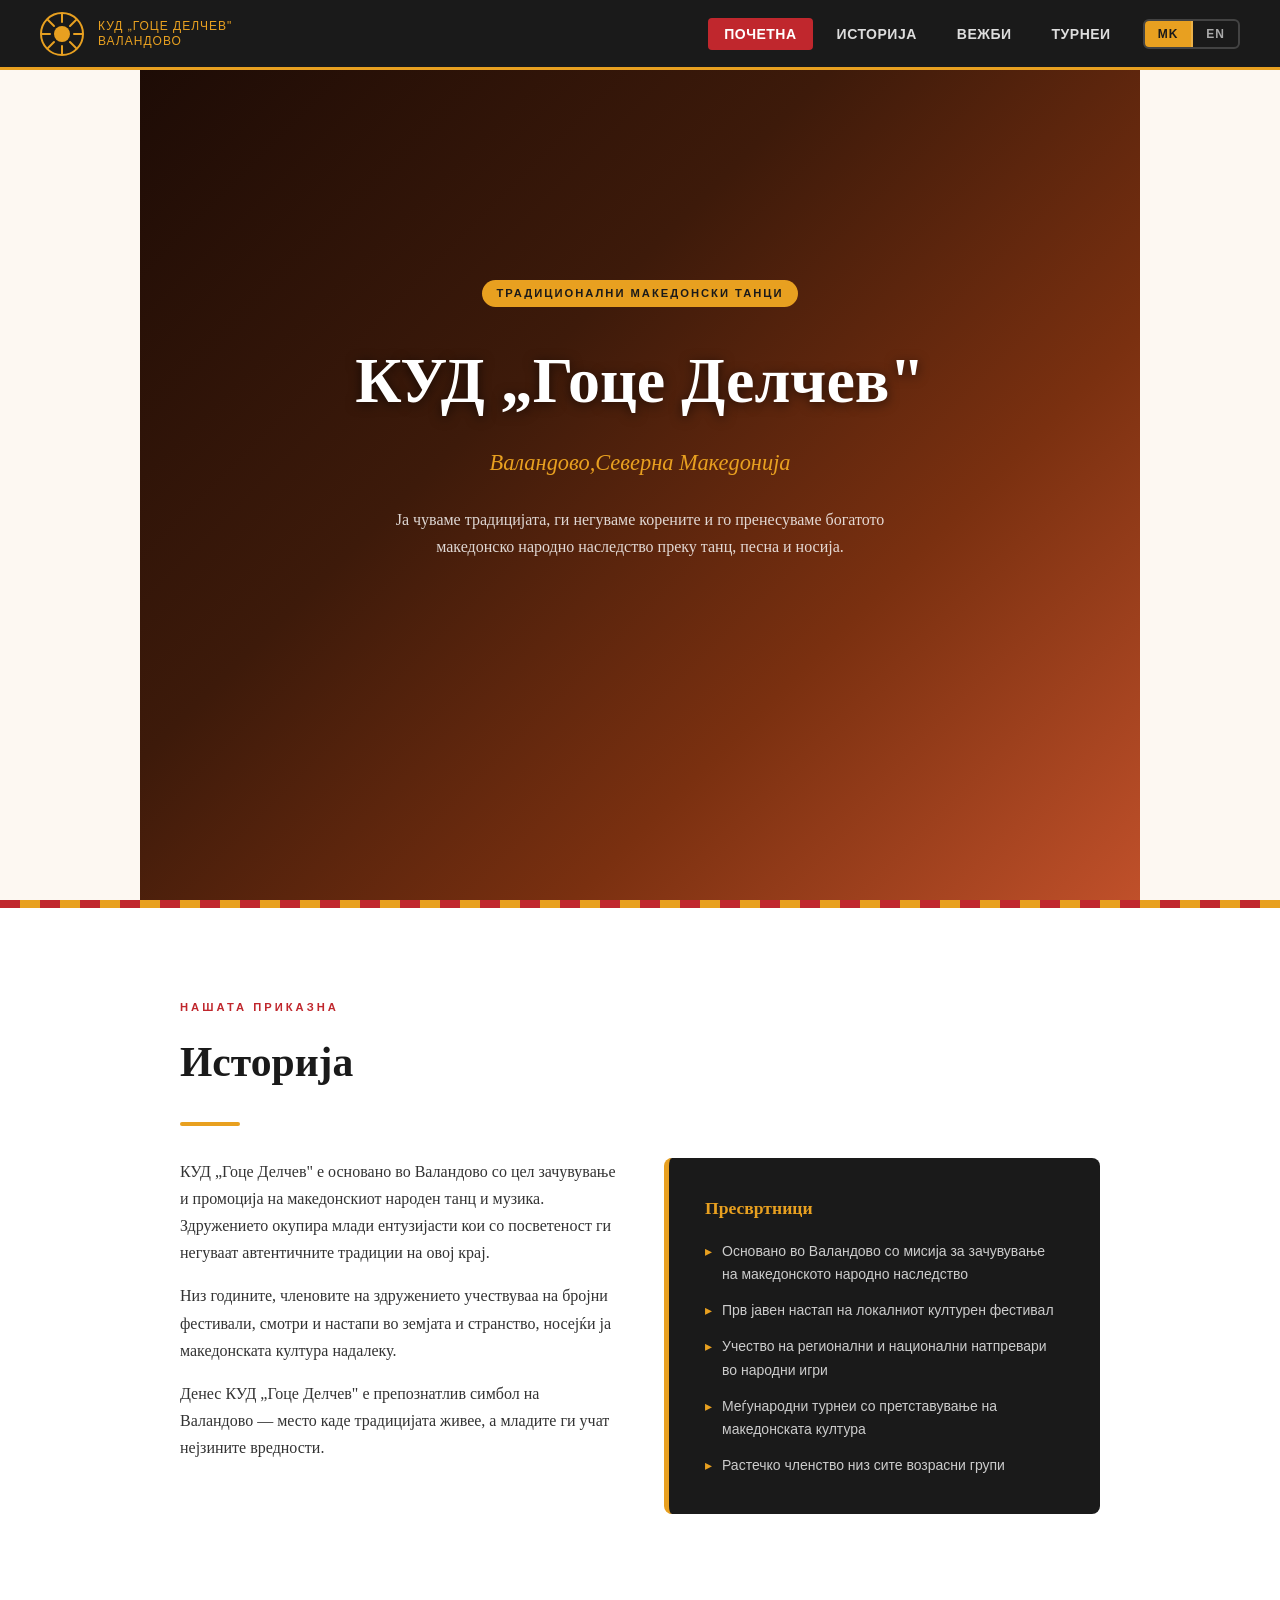
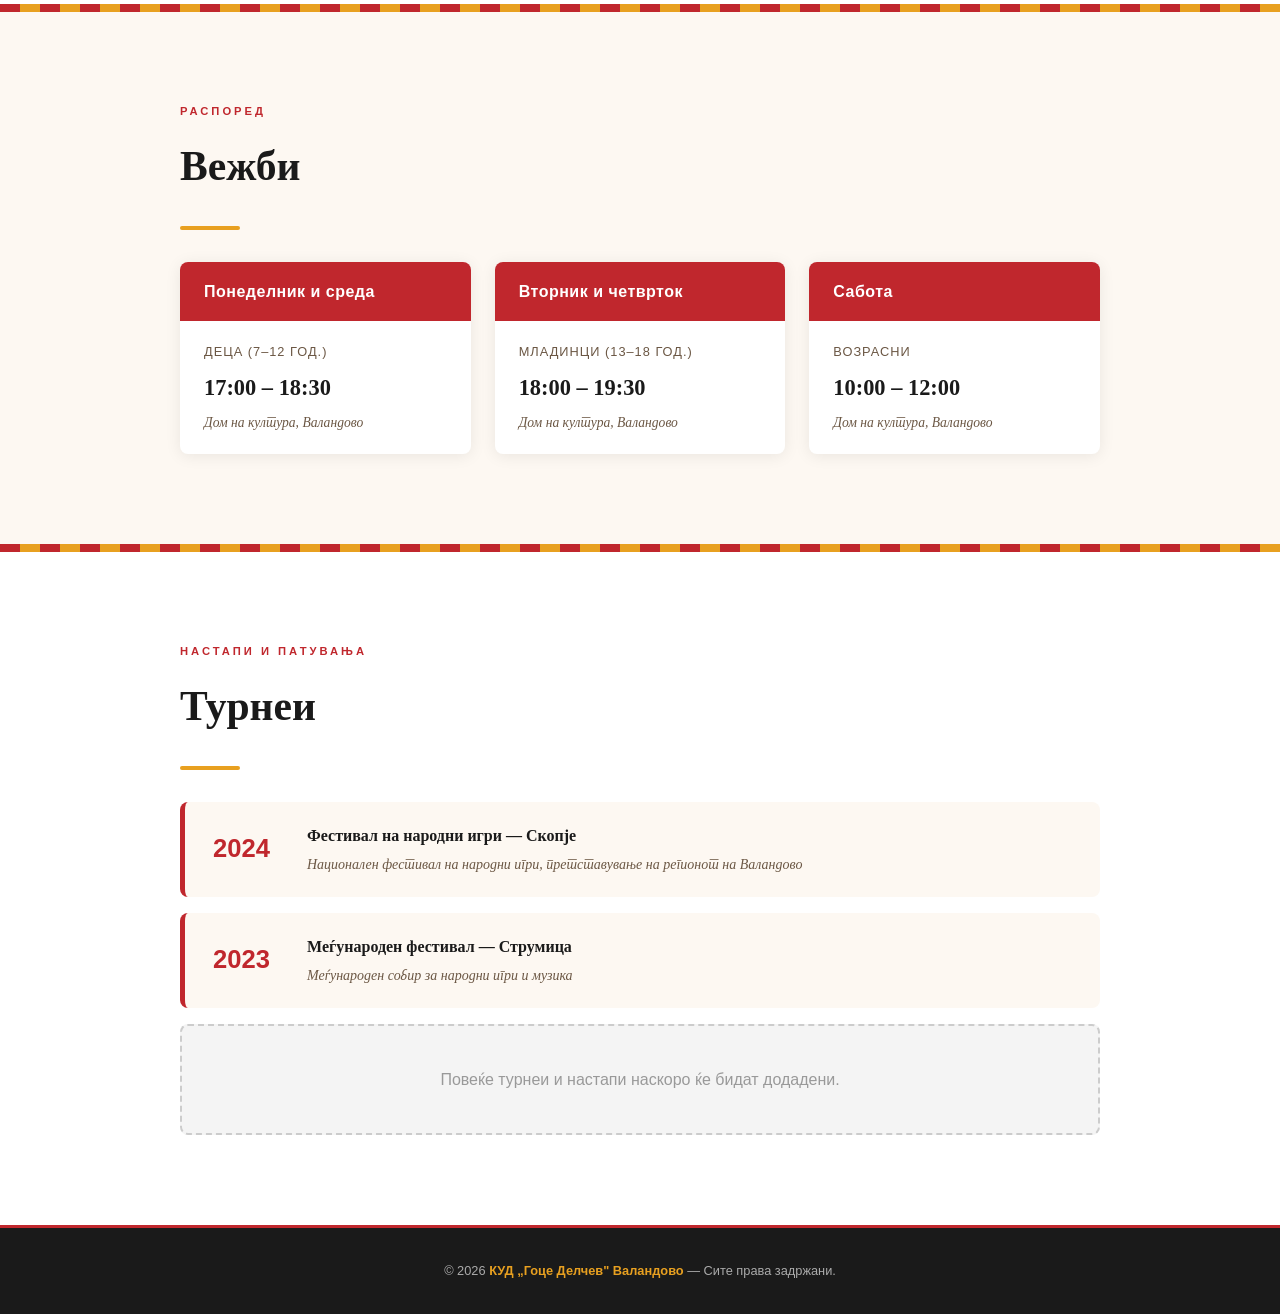
==== index.html @ 2413f388 "Remove hero button" ====
<!DOCTYPE html>
<html lang="mk">
<head>
  <meta charset="UTF-8" />
  <meta name="viewport" content="width=device-width, initial-scale=1.0" />
  <title>КУД „Гоце Делчев" Валандово</title>
  <link rel="stylesheet" href="style.css" />
</head>
<body>

  <!-- ══ NAVBAR ══ -->
  <nav>
    <a class="nav-brand" href="#home">
      <svg class="nav-emblem" viewBox="0 0 44 44" fill="none" xmlns="http://www.w3.org/2000/svg">
        <circle cx="22" cy="22" r="21" stroke="#e8a020" stroke-width="2"/>
        <circle cx="22" cy="22" r="8" fill="#e8a020"/>
        <line x1="22" y1="2"  x2="22" y2="10" stroke="#e8a020" stroke-width="2" stroke-linecap="round"/>
        <line x1="22" y1="34" x2="22" y2="42" stroke="#e8a020" stroke-width="2" stroke-linecap="round"/>
        <line x1="2"  y1="22" x2="10" y2="22" stroke="#e8a020" stroke-width="2" stroke-linecap="round"/>
        <line x1="34" y1="22" x2="42" y2="22" stroke="#e8a020" stroke-width="2" stroke-linecap="round"/>
        <line x1="8"  y1="8"  x2="14" y2="14" stroke="#e8a020" stroke-width="2" stroke-linecap="round"/>
        <line x1="30" y1="30" x2="36" y2="36" stroke="#e8a020" stroke-width="2" stroke-linecap="round"/>
        <line x1="36" y1="8"  x2="30" y2="14" stroke="#e8a020" stroke-width="2" stroke-linecap="round"/>
        <line x1="8"  y1="36" x2="14" y2="30" stroke="#e8a020" stroke-width="2" stroke-linecap="round"/>
      </svg>
      <div class="nav-title">
        <span class="nav-name" data-mk="КУД „Гоце Делчев"" data-en="KUD &quot;Goce Delchev&quot;">КУД „Гоце Делчев"</span>
        <span class="Valandovo" data-mk="Валандово" data-en="Valandovo">Валандово</span>
      </div>
    </a>

    <div class="nav-right">
      <ul class="nav-links">
        <li><a href="#home"      class="active" data-mk="Почетна"  data-en="Home">Почетна</a></li>
        <li><a href="#history"                  data-mk="Историја" data-en="History">Историја</a></li>
        <li><a href="#exercises"                data-mk="Вежби"    data-en="Exercises">Вежби</a></li>
        <li><a href="#tours"                    data-mk="Турнеи"   data-en="Tours">Турнеи</a></li>
      </ul>

      <div class="lang-switcher">
        <button id="btn-mk" class="lang-active" onclick="setLang('mk')">MK</button>
        <button id="btn-en"                     onclick="setLang('en')">EN</button>
      </div>
    </div>
  </nav>


  <!-- ══ HERO ══ -->
  <section id="home">
    <div class="hero-badge"
         data-mk="Традиционални македонски танци"
         data-en="Traditional Macedonian Folk Dances">
      Традиционални македонски танци
    </div>
    <h1 class="hero-title" data-mk="КУД „Гоце Делчев"" data-en='KUD "Goce Delchev"'>КУД „Гоце Делчев"</h1>
    <p class="hero-subtitle" data-mk="Валандово,Северна Македонија" data-en="Valandovo, North Macedonia">
      Валандово,Северна Македонија
    </p>
    <p class="hero-desc"
       data-mk="Ја чуваме традицијата, ги негуваме корените и го пренесуваме богатото македонско народно наследство преку танц, песна и носија."
       data-en="We preserve tradition, nurture our roots, and pass on the rich Macedonian folk heritage through dance, song, and traditional costume.">
      Ја чуваме традицијата, ги негуваме корените и го пренесуваме богатото македонско народно наследство преку танц, песна и носија.
    </p>
  </section>

  <div class="ornament"></div>


  <!-- ══ HISTORY ══ -->
  <div id="history">
    <div class="inner">
      <p class="section-label" data-mk="Нашата приказна" data-en="Our Story">Нашата приказна</p>
      <h2 class="section-title" data-mk="Историја" data-en="History">Историја</h2>
      <div class="divider"></div>

      <div class="history-grid">
        <div class="history-text">
          <p data-mk="КУД „Гоце Делчев" е основано во Валандово со цел зачувување и промоција на македонскиот народен танц и музика. Здружението окупира млади ентузијасти кои со посветеност ги негуваат автентичните традиции на овој крај."
             data-en="KUD "Goce Delchev" was founded in Valandovo with the goal of preserving and promoting Macedonian folk dance and music. The association brings together young enthusiasts who dedicate themselves to nurturing the authentic traditions of this region.">
            КУД „Гоце Делчев" е основано во Валандово со цел зачувување и промоција на македонскиот народен танц и музика. Здружението окупира млади ентузијасти кои со посветеност ги негуваат автентичните традиции на овој крај.
          </p>
          <p data-mk="Низ годините, членовите на здружението учествуваа на бројни фестивали, смотри и настапи во земјата и странство, носејќи ја македонската култура надалеку."
             data-en="Over the years, members of the association have taken part in numerous festivals, reviews, and performances both at home and abroad, carrying Macedonian culture far and wide.">
            Низ годините, членовите на здружението учествуваа на бројни фестивали, смотри и настапи во земјата и странство, носејќи ја македонската култура надалеку.
          </p>
          <p data-mk="Денес КУД „Гоце Делчев" е препознатлив симбол на Валандово — место каде традицијата живее, а младите ги учат нејзините вредности."
             data-en="Today, KUD "Goce Delchev" is a recognisable symbol of Valandovo — a place where tradition lives on and the young learn its values.">
            Денес КУД „Гоце Делчев" е препознатлив симбол на Валандово — место каде традицијата живее, а младите ги учат нејзините вредности.
          </p>
        </div>

        <div class="history-card">
          <h3 data-mk="Пресвртници" data-en="Milestones">Пресвртници</h3>
          <ul>
            <li data-mk="Основано во Валандово со мисија за зачувување на македонското народно наследство"
                data-en="Founded in Valandovo with a mission to preserve Macedonian folk heritage">
              Основано во Валандово со мисија за зачувување на македонското народно наследство
            </li>
            <li data-mk="Прв јавен настап на локалниот културен фестивал"
                data-en="First public performance at the local cultural festival">
              Прв јавен настап на локалниот културен фестивал
            </li>
            <li data-mk="Учество на регионални и национални натпревари во народни игри"
                data-en="Participation in regional and national folk dance competitions">
              Учество на регионални и национални натпревари во народни игри
            </li>
            <li data-mk="Меѓународни турнеи со претставување на македонската култура"
                data-en="International tours representing Macedonian culture abroad">
              Меѓународни турнеи со претставување на македонската култура
            </li>
            <li data-mk="Растечко членство низ сите возрасни групи"
                data-en="Growing membership across all age groups">
              Растечко членство низ сите возрасни групи
            </li>
          </ul>
        </div>
      </div>
    </div>
  </div>

  <div class="ornament"></div>


  <!-- ══ EXERCISES ══ -->
  <section id="exercises">
    <p class="section-label" data-mk="Распоред" data-en="Schedule">Распоред</p>
    <h2 class="section-title" data-mk="Вежби" data-en="Exercises">Вежби</h2>
    <div class="divider"></div>

    <div class="schedule-grid">

      <div class="schedule-card">
        <div class="schedule-card-head" data-mk="Понеделник и среда" data-en="Monday &amp; Wednesday">
          Понеделник и среда
        </div>
        <div class="schedule-card-body">
          <div class="schedule-group" data-mk="Деца (7–12 год.)" data-en="Children (7–12)">
            Деца (7–12 год.)
          </div>
          <div class="schedule-time">17:00 – 18:30</div>
          <div class="schedule-note" data-mk="Дом на култура, Валандово" data-en="Dom na Kultura, Valandovo">
            Дом на култура, Валандово
          </div>
        </div>
      </div>

      <div class="schedule-card">
        <div class="schedule-card-head" data-mk="Вторник и четврток" data-en="Tuesday &amp; Thursday">
          Вторник и четврток
        </div>
        <div class="schedule-card-body">
          <div class="schedule-group" data-mk="Младинци (13–18 год.)" data-en="Youth (13–18)">
            Младинци (13–18 год.)
          </div>
          <div class="schedule-time">18:00 – 19:30</div>
          <div class="schedule-note" data-mk="Дом на култура, Валандово" data-en="Dom na Kultura, Valandovo">
            Дом на култура, Валандово
          </div>
        </div>
      </div>

      <div class="schedule-card">
        <div class="schedule-card-head" data-mk="Сабота" data-en="Saturday">
          Сабота
        </div>
        <div class="schedule-card-body">
          <div class="schedule-group" data-mk="Возрасни" data-en="Adults">
            Возрасни
          </div>
          <div class="schedule-time">10:00 – 12:00</div>
          <div class="schedule-note" data-mk="Дом на култура, Валандово" data-en="Dom na Kultura, Valandovo">
            Дом на култура, Валандово
          </div>
        </div>
      </div>

    </div>
  </section>

  <div class="ornament"></div>


  <!-- ══ TOURS ══ -->
  <div id="tours">
    <div class="inner">
      <p class="section-label" data-mk="Настапи и патувања" data-en="Performances &amp; Travel">
        Настапи и патувања
      </p>
      <h2 class="section-title" data-mk="Турнеи" data-en="Tours">Турнеи</h2>
      <div class="divider"></div>

      <div class="tours-list">

        <div class="tour-item">
          <div class="tour-year">2024</div>
          <div class="tour-info">
            <h4 data-mk="Фестивал на народни игри — Скопје" data-en="Festival of Folk Dances — Skopje">
              Фестивал на народни игри — Скопје
            </h4>
            <p data-mk="Национален фестивал на народни игри, претставување на регионот на Валандово"
               data-en="National folk dance festival, representing the Valandovo region">
              Национален фестивал на народни игри, претставување на регионот на Валандово
            </p>
          </div>
        </div>

        <div class="tour-item">
          <div class="tour-year">2023</div>
          <div class="tour-info">
            <h4 data-mk="Меѓународен фестивал — Струмица" data-en="International Festival — Strumica">
              Меѓународен фестивал — Струмица
            </h4>
            <p data-mk="Меѓународен собир за народни игри и музика"
               data-en="International folk dance and music gathering">
              Меѓународен собир за народни игри и музика
            </p>
          </div>
        </div>

        <div class="tours-placeholder"
             data-mk="Повеќе турнеи и настапи наскоро ќе бидат додадени."
             data-en="More tours and performances will be listed here soon.">
          Повеќе турнеи и настапи наскоро ќе бидат додадени.
        </div>

      </div>
    </div>
  </div>


  <!-- ══ FOOTER ══ -->
  <footer>
    <p>
      © 2026 <strong data-mk="КУД „Гоце Делчев" Валандово" data-en='KUD "Goce Delchev" Valandovo'>КУД „Гоце Делчев" Валандово</strong> —
      <span data-mk="Сите права задржани." data-en="All rights reserved.">Сите права задржани.</span>
    </p>
  </footer>

  <script src="script.js"></script>

</body>
</html>
---- style.css ----
/* ══════════════════════════════════════════
   KUD "Goce Delchev" Valandovo — Styles
   ══════════════════════════════════════════ */

/* ── Reset & base ─────────────────────────────── */
*, *::before, *::after {
  box-sizing: border-box;
  margin: 0;
  padding: 0;
}

:root {
  --red:   #c0272d;
  --gold:  #e8a020;
  --dark:  #1a1a1a;
  --light: #fdf8f2;
  --muted: #6b5744;
  --nav-h: 70px;
}

html {
  scroll-behavior: smooth;
}

body {
  font-family: 'Georgia', serif;
  background: var(--light);
  color: var(--dark);
  line-height: 1.7;
}


/* ── Navbar ───────────────────────────────────── */
nav {
  position: fixed;
  top: 0; left: 0; right: 0;
  height: var(--nav-h);
  background: var(--dark);
  display: flex;
  align-items: center;
  justify-content: space-between;
  padding: 0 40px;
  gap: 16px;
  z-index: 999;
  border-bottom: 3px solid var(--gold);
}

.nav-brand {
  display: flex;
  align-items: center;
  gap: 14px;
  text-decoration: none;
  flex-shrink: 0;
}

.nav-emblem {
  width: 44px;
  height: 44px;
}

.nav-title {
  color: #fff;
  font-size: 1rem;
  line-height: 1.2;
}

.nav-title span {
  display: block;
  color: var(--gold);
  font-size: 0.75rem;
  font-family: 'Arial', sans-serif;
  letter-spacing: 1px;
  text-transform: uppercase;
}

.nav-right {
  display: flex;
  align-items: center;
  gap: 16px;
}

.nav-links {
  list-style: none;
  display: flex;
  gap: 8px;
}

.nav-links a {
  color: #ddd;
  text-decoration: none;
  font-family: 'Arial', sans-serif;
  font-size: 0.875rem;
  font-weight: 600;
  letter-spacing: 0.5px;
  text-transform: uppercase;
  padding: 8px 16px;
  border-radius: 4px;
  transition: background 0.2s, color 0.2s;
}

.nav-links a:hover,
.nav-links a.active {
  background: var(--red);
  color: #fff;
}


/* ── Language switcher ────────────────────────── */
.lang-switcher {
  display: flex;
  align-items: center;
  border: 2px solid rgba(255, 255, 255, 0.18);
  border-radius: 6px;
  overflow: hidden;
  flex-shrink: 0;
}

.lang-switcher button {
  background: transparent;
  border: none;
  color: #aaa;
  font-family: 'Arial', sans-serif;
  font-size: 0.75rem;
  font-weight: 700;
  letter-spacing: 1px;
  text-transform: uppercase;
  padding: 6px 13px;
  cursor: pointer;
  transition: background 0.18s, color 0.18s;
}

.lang-switcher button:first-child {
  border-right: 2px solid rgba(255, 255, 255, 0.18);
}

.lang-switcher button.lang-active {
  background: var(--gold);
  color: var(--dark);
}

.lang-switcher button:hover:not(.lang-active) {
  background: rgba(255, 255, 255, 0.08);
  color: #fff;
}


/* ── Hero ─────────────────────────────────────── */
#home {
  min-height: 100vh;
  padding-top: var(--nav-h);
  padding-inline: 24px;
  background: linear-gradient(135deg, #1a0a05 0%, #3d1a0a 40%, #7a3010 70%, #c0502a 100%);
  display: flex;
  flex-direction: column;
  align-items: center;
  justify-content: center;
  text-align: center;
}

.hero-badge {
  display: inline-block;
  background: var(--gold);
  color: var(--dark);
  font-family: 'Arial', sans-serif;
  font-size: 0.7rem;
  font-weight: 700;
  letter-spacing: 2px;
  text-transform: uppercase;
  padding: 4px 14px;
  border-radius: 20px;
  margin-bottom: 20px;
}

.hero-title {
  font-size: clamp(2.2rem, 6vw, 4rem);
  color: #fff;
  text-shadow: 0 2px 12px rgba(0, 0, 0, 0.6);
  margin-bottom: 8px;
}

.hero-subtitle {
  font-size: clamp(1rem, 2.5vw, 1.4rem);
  color: var(--gold);
  font-style: italic;
  margin-bottom: 24px;
}

.hero-desc {
  max-width: 560px;
  color: rgba(255, 255, 255, 0.82);
  font-size: 1rem;
  margin-bottom: 40px;
}



/* ── Shared section styles ────────────────────── */
section {
  padding: 90px 40px;
  max-width: 1000px;
  margin: 0 auto;
}

.section-label {
  font-family: 'Arial', sans-serif;
  font-size: 0.7rem;
  font-weight: 700;
  letter-spacing: 3px;
  text-transform: uppercase;
  color: var(--red);
  margin-bottom: 10px;
}

.section-title {
  font-size: clamp(1.8rem, 4vw, 2.6rem);
  color: var(--dark);
  margin-bottom: 24px;
}

.divider {
  width: 60px;
  height: 4px;
  background: var(--gold);
  border-radius: 2px;
  margin-bottom: 32px;
}

/* ── Ornament strip ───────────────────────────── */
.ornament {
  height: 8px;
  background: repeating-linear-gradient(
    90deg,
    var(--red)  0px,  var(--red)  20px,
    var(--gold) 20px, var(--gold) 40px
  );
}


/* ── History ──────────────────────────────────── */
#history {
  background: #fff;
  max-width: 100%;
  padding: 90px 0;
}

#history .inner {
  max-width: 1000px;
  margin: 0 auto;
  padding: 0 40px;
}

.history-grid {
  display: grid;
  grid-template-columns: 1fr 1fr;
  gap: 48px;
  align-items: start;
}

.history-text p {
  margin-bottom: 16px;
  color: #333;
}

.history-card {
  background: var(--dark);
  color: #fff;
  border-radius: 8px;
  padding: 36px;
  border-left: 5px solid var(--gold);
}

.history-card h3 {
  color: var(--gold);
  font-size: 1.1rem;
  margin-bottom: 16px;
}

.history-card ul {
  list-style: none;
  display: flex;
  flex-direction: column;
  gap: 12px;
}

.history-card li {
  font-family: 'Arial', sans-serif;
  font-size: 0.875rem;
  color: #ccc;
  display: flex;
  gap: 10px;
}

.history-card li::before {
  content: '▸';
  color: var(--gold);
  flex-shrink: 0;
}


/* ── Exercises ────────────────────────────────── */
.schedule-grid {
  display: grid;
  grid-template-columns: repeat(auto-fit, minmax(260px, 1fr));
  gap: 24px;
}

.schedule-card {
  background: #fff;
  border-radius: 8px;
  box-shadow: 0 2px 16px rgba(0, 0, 0, 0.08);
  overflow: hidden;
  transition: transform 0.2s, box-shadow 0.2s;
}

.schedule-card:hover {
  transform: translateY(-4px);
  box-shadow: 0 8px 28px rgba(0, 0, 0, 0.13);
}

.schedule-card-head {
  background: var(--red);
  color: #fff;
  padding: 16px 24px;
  font-family: 'Arial', sans-serif;
  font-weight: 700;
  font-size: 1rem;
  letter-spacing: 0.5px;
}

.schedule-card-body {
  padding: 20px 24px;
}

.schedule-group {
  font-size: 0.8rem;
  font-family: 'Arial', sans-serif;
  color: var(--muted);
  text-transform: uppercase;
  letter-spacing: 1px;
  margin-bottom: 6px;
}

.schedule-time {
  font-size: 1.4rem;
  font-weight: bold;
  color: var(--dark);
  margin-bottom: 4px;
}

.schedule-note {
  font-size: 0.85rem;
  color: var(--muted);
  font-style: italic;
}


/* ── Tours ────────────────────────────────────── */
#tours {
  background: #fff;
  max-width: 100%;
  padding: 90px 0;
}

#tours .inner {
  max-width: 1000px;
  margin: 0 auto;
  padding: 0 40px;
}

.tours-list {
  display: flex;
  flex-direction: column;
  gap: 16px;
}

.tour-item {
  display: flex;
  align-items: center;
  gap: 24px;
  background: var(--light);
  border-radius: 8px;
  padding: 20px 28px;
  border-left: 5px solid var(--red);
}

.tour-year {
  font-size: 1.6rem;
  font-weight: bold;
  color: var(--red);
  min-width: 70px;
  font-family: 'Arial', sans-serif;
}

.tour-info h4 {
  font-size: 1rem;
  margin-bottom: 4px;
}

.tour-info p {
  font-size: 0.875rem;
  color: var(--muted);
  font-style: italic;
}

.tours-placeholder {
  background: #f4f4f4;
  border: 2px dashed #ccc;
  border-radius: 8px;
  padding: 40px;
  text-align: center;
  color: #999;
  font-family: 'Arial', sans-serif;
}


/* ── Footer ───────────────────────────────────── */
footer {
  background: var(--dark);
  color: #aaa;
  text-align: center;
  padding: 32px 24px;
  font-family: 'Arial', sans-serif;
  font-size: 0.8rem;
  border-top: 3px solid var(--red);
}

footer strong {
  color: var(--gold);
}


/* ── Responsive ───────────────────────────────── */
@media (max-width: 760px) {
  nav {
    padding: 0 16px;
    gap: 8px;
  }

  .nav-title {
    display: none;
  }

  .nav-links {
    gap: 2px;
  }

  .nav-links a {
    padding: 6px 9px;
    font-size: 0.72rem;
  }

  .lang-switcher button {
    padding: 5px 9px;
    font-size: 0.7rem;
  }

  .history-grid {
    grid-template-columns: 1fr;
  }

  section {
    padding: 60px 20px;
  }

  #history .inner,
  #tours .inner {
    padding: 0 20px;
  }
}
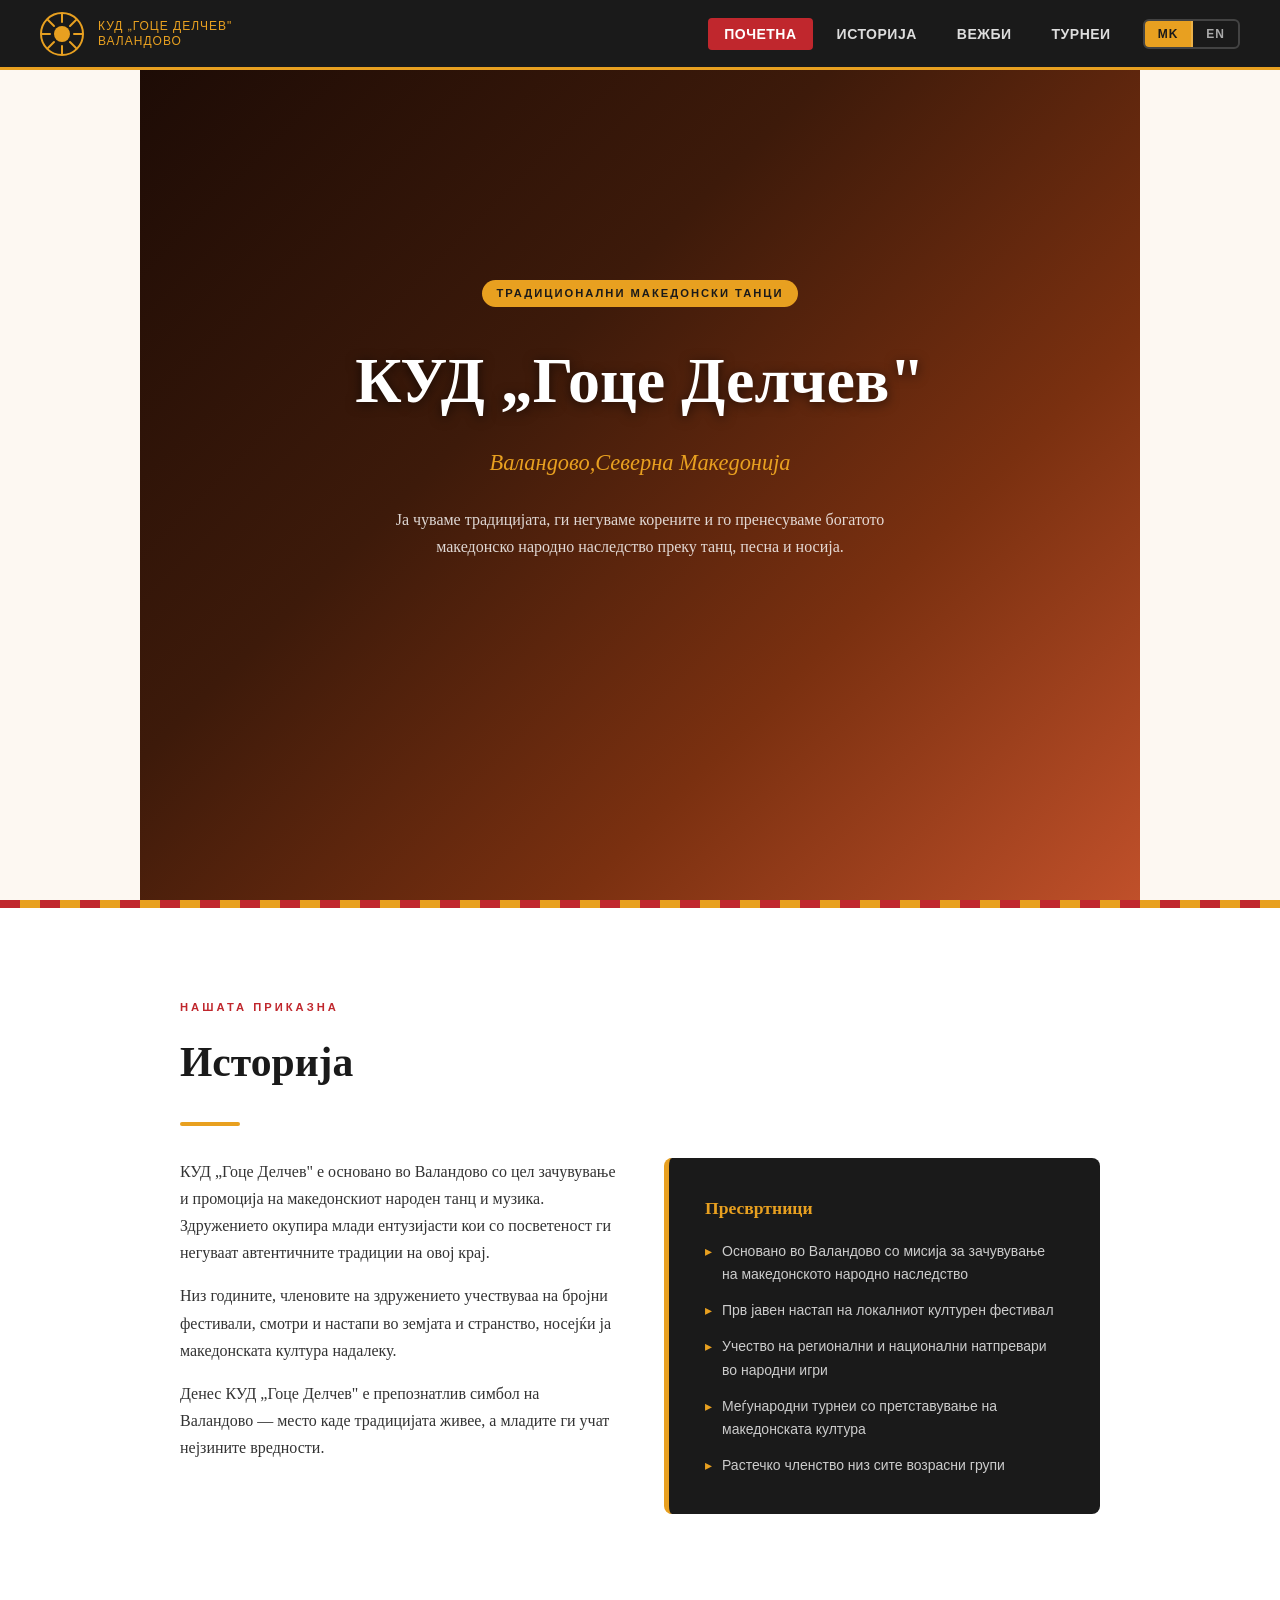
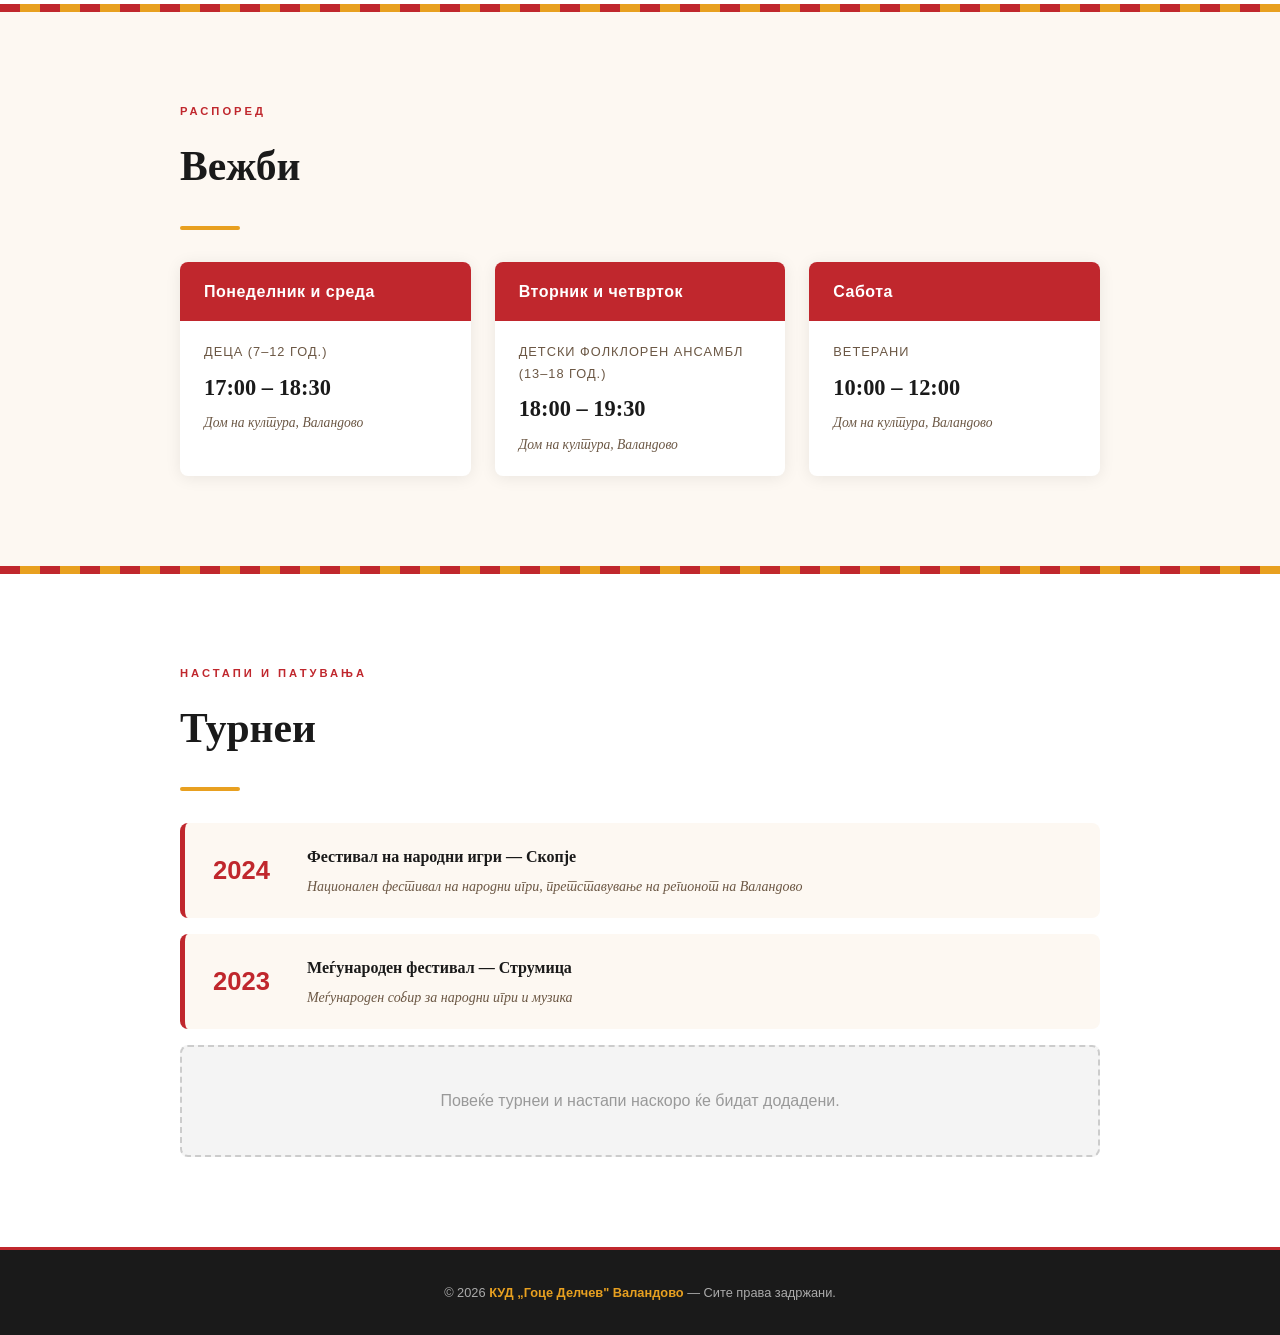
==== commit ce8b8a9d: "describe your change here" ====
--- a/index.html
+++ b/index.html
@@ -30,7 +30,7 @@
     </a>
 
     <div class="nav-right">
-      <ul class="nav-links">
+      <ul class="nav-links" id="nav-links">
         <li><a href="#home"      class="active" data-mk="Почетна"  data-en="Home">Почетна</a></li>
         <li><a href="#history"                  data-mk="Историја" data-en="History">Историја</a></li>
         <li><a href="#exercises"                data-mk="Вежби"    data-en="Exercises">Вежби</a></li>
@@ -41,6 +41,23 @@
         <button id="btn-mk" class="lang-active" onclick="setLang('mk')">MK</button>
         <button id="btn-en"                     onclick="setLang('en')">EN</button>
       </div>
+    </div>
+
+    <!-- Hamburger button (mobile only) -->
+    <button class="hamburger" id="hamburger" onclick="toggleMenu()" aria-label="Menu">
+      <span></span>
+      <span></span>
+      <span></span>
+    </button>
+
+    <!-- Mobile dropdown menu -->
+    <div class="mobile-menu" id="mobile-menu">
+      <ul>
+        <li><a href="#home"      onclick="toggleMenu()" data-mk="Почетна"  data-en="Home">Почетна</a></li>
+        <li><a href="#history"   onclick="toggleMenu()" data-mk="Историја" data-en="History">Историја</a></li>
+        <li><a href="#exercises" onclick="toggleMenu()" data-mk="Вежби"    data-en="Exercises">Вежби</a></li>
+        <li><a href="#tours"     onclick="toggleMenu()" data-mk="Турнеи"   data-en="Tours">Турнеи</a></li>
+      </ul>
     </div>
   </nav>
 
@@ -149,8 +166,8 @@
           Вторник и четврток
         </div>
         <div class="schedule-card-body">
-          <div class="schedule-group" data-mk="Младинци (13–18 год.)" data-en="Youth (13–18)">
-            Младинци (13–18 год.)
+          <div class="schedule-group" data-mk="Детски фолклорен ансамбл (13–18 год.)" data-en="Youth (13–18)">
+            Детски фолклорен ансамбл (13–18 год.)
           </div>
           <div class="schedule-time">18:00 – 19:30</div>
           <div class="schedule-note" data-mk="Дом на култура, Валандово" data-en="Dom na Kultura, Valandovo">
@@ -164,8 +181,8 @@
           Сабота
         </div>
         <div class="schedule-card-body">
-          <div class="schedule-group" data-mk="Возрасни" data-en="Adults">
-            Возрасни
+          <div class="schedule-group" data-mk="Ветерани" data-en="Seniors">
+            Ветерани
           </div>
           <div class="schedule-time">10:00 – 12:00</div>
           <div class="schedule-note" data-mk="Дом на култура, Валандово" data-en="Dom na Kultura, Valandovo">
--- a/style.css
+++ b/style.css
@@ -429,41 +429,158 @@
 }
 
 
+/* ── Hamburger button ─────────────────────────── */
+.hamburger {
+  display: none;
+  flex-direction: column;
+  justify-content: center;
+  gap: 5px;
+  background: none;
+  border: none;
+  cursor: pointer;
+  padding: 6px;
+  flex-shrink: 0;
+}
+
+.hamburger span {
+  display: block;
+  width: 24px;
+  height: 2px;
+  background: #fff;
+  border-radius: 2px;
+  transition: transform 0.3s, opacity 0.3s;
+}
+
+.hamburger.open span:nth-child(1) { transform: translateY(7px) rotate(45deg); }
+.hamburger.open span:nth-child(2) { opacity: 0; }
+.hamburger.open span:nth-child(3) { transform: translateY(-7px) rotate(-45deg); }
+
+/* ── Mobile dropdown menu ─────────────────────── */
+.mobile-menu {
+  display: none;
+  position: fixed;
+  top: var(--nav-h);
+  left: 0; right: 0;
+  background: var(--dark);
+  border-bottom: 3px solid var(--gold);
+  z-index: 998;
+  padding: 12px 0;
+}
+
+.mobile-menu.open {
+  display: block;
+}
+
+.mobile-menu ul {
+  list-style: none;
+}
+
+.mobile-menu a {
+  display: block;
+  color: #ddd;
+  text-decoration: none;
+  font-family: 'Arial', sans-serif;
+  font-size: 0.95rem;
+  font-weight: 600;
+  text-transform: uppercase;
+  letter-spacing: 0.5px;
+  padding: 14px 24px;
+  border-left: 3px solid transparent;
+  transition: background 0.2s, border-color 0.2s, color 0.2s;
+}
+
+.mobile-menu a:hover,
+.mobile-menu a.active {
+  background: rgba(255,255,255,0.05);
+  border-left-color: var(--red);
+  color: #fff;
+}
+
+
 /* ── Responsive ───────────────────────────────── */
-@media (max-width: 760px) {
+
+/* Tablet */
+@media (max-width: 900px) {
+  .history-grid {
+    grid-template-columns: 1fr;
+    gap: 32px;
+  }
+}
+
+/* Mobile */
+@media (max-width: 768px) {
+  /* Navbar */
   nav {
     padding: 0 16px;
-    gap: 8px;
-  }
-
-  .nav-title {
+    gap: 12px;
+  }
+
+  .nav-right {
     display: none;
   }
 
-  .nav-links {
-    gap: 2px;
-  }
-
-  .nav-links a {
-    padding: 6px 9px;
-    font-size: 0.72rem;
-  }
-
-  .lang-switcher button {
-    padding: 5px 9px;
-    font-size: 0.7rem;
-  }
-
-  .history-grid {
-    grid-template-columns: 1fr;
-  }
-
+  .hamburger {
+    display: flex;
+  }
+
+  /* Hero */
+  #home {
+    padding-inline: 20px;
+  }
+
+  .hero-badge {
+    font-size: 0.65rem;
+    letter-spacing: 1px;
+  }
+
+  .hero-desc {
+    font-size: 0.95rem;
+    margin-bottom: 0;
+  }
+
+  /* Sections */
   section {
     padding: 60px 20px;
+  }
+
+  #history {
+    padding: 60px 0;
   }
 
   #history .inner,
   #tours .inner {
     padding: 0 20px;
   }
-}
+
+  #tours {
+    padding: 60px 0;
+  }
+
+  /* Schedule cards — stack to one column */
+  .schedule-grid {
+    grid-template-columns: 1fr;
+  }
+
+  /* Tours — stack year above title */
+  .tour-item {
+    flex-direction: column;
+    align-items: flex-start;
+    gap: 8px;
+    padding: 18px 20px;
+  }
+
+  .tour-year {
+    font-size: 1.3rem;
+  }
+
+  /* History card padding */
+  .history-card {
+    padding: 24px;
+  }
+
+  /* Footer */
+  footer {
+    font-size: 0.75rem;
+    padding: 24px 16px;
+  }
+}
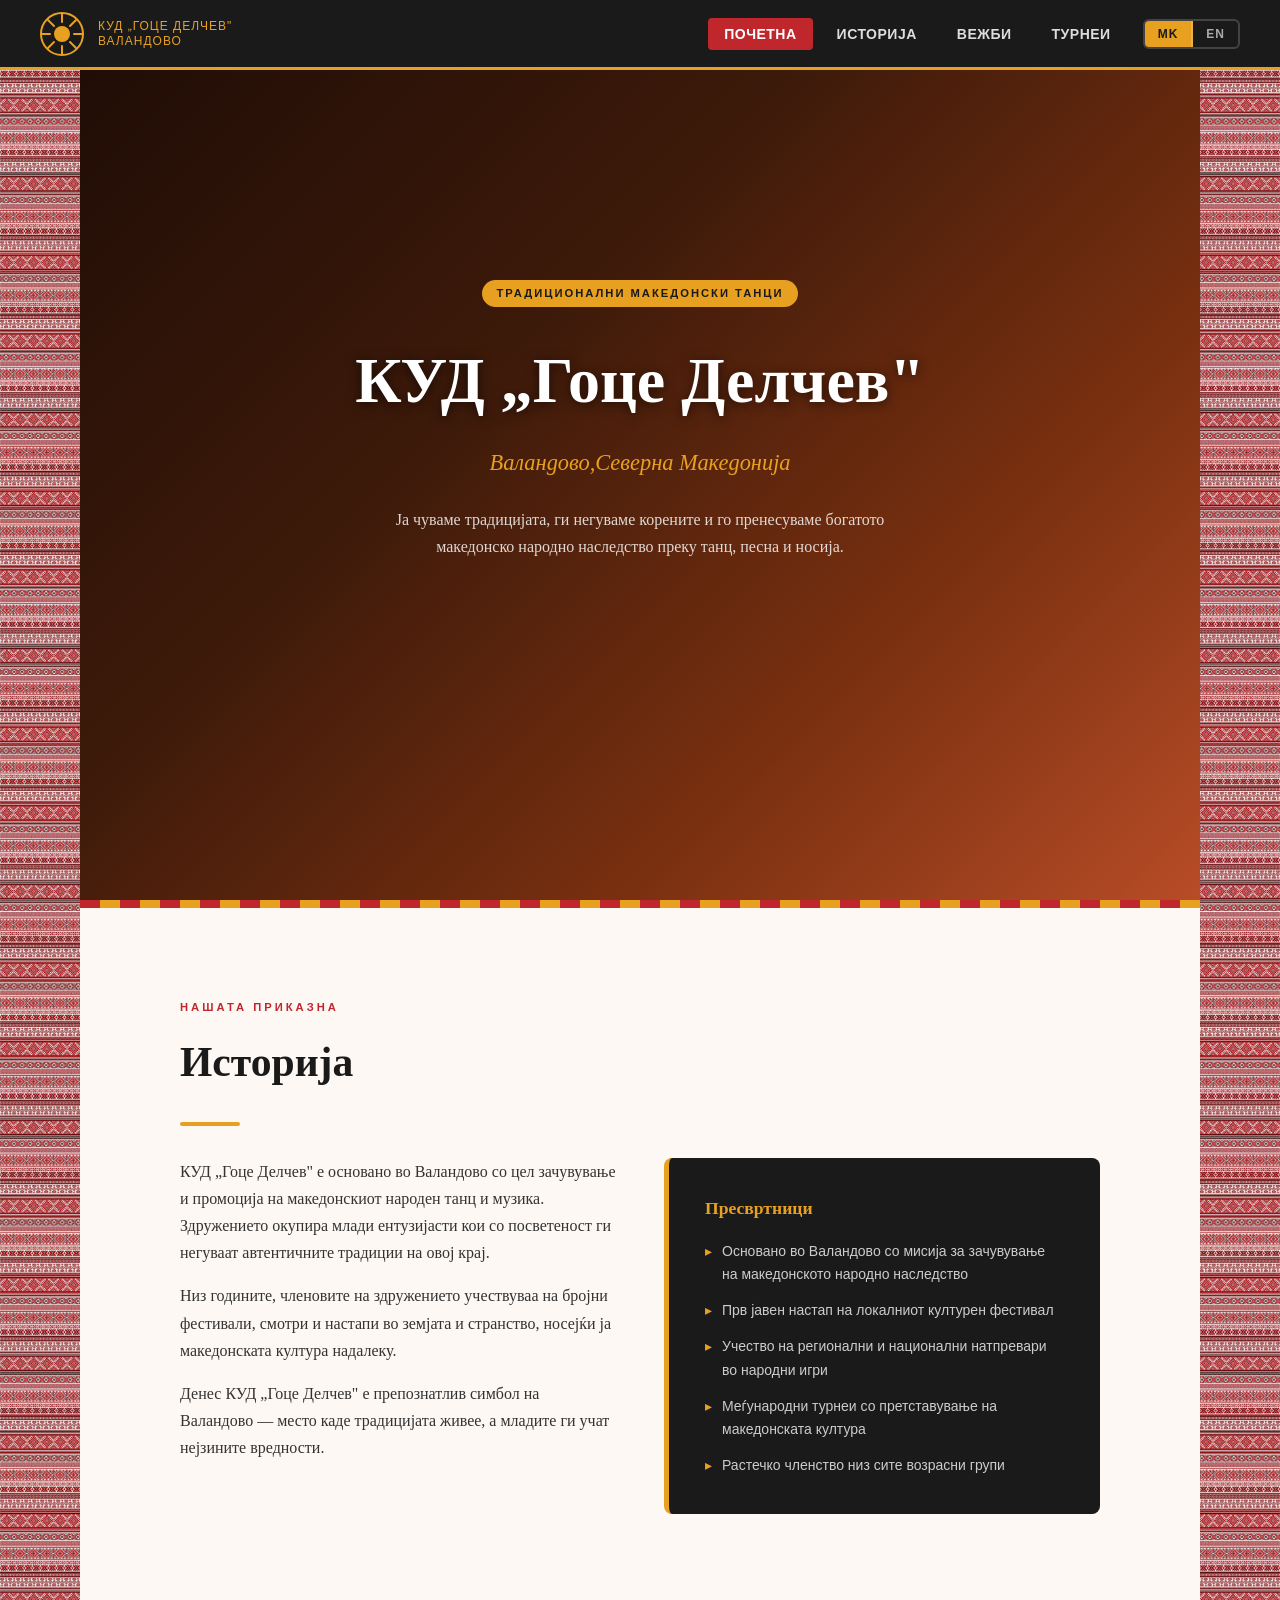
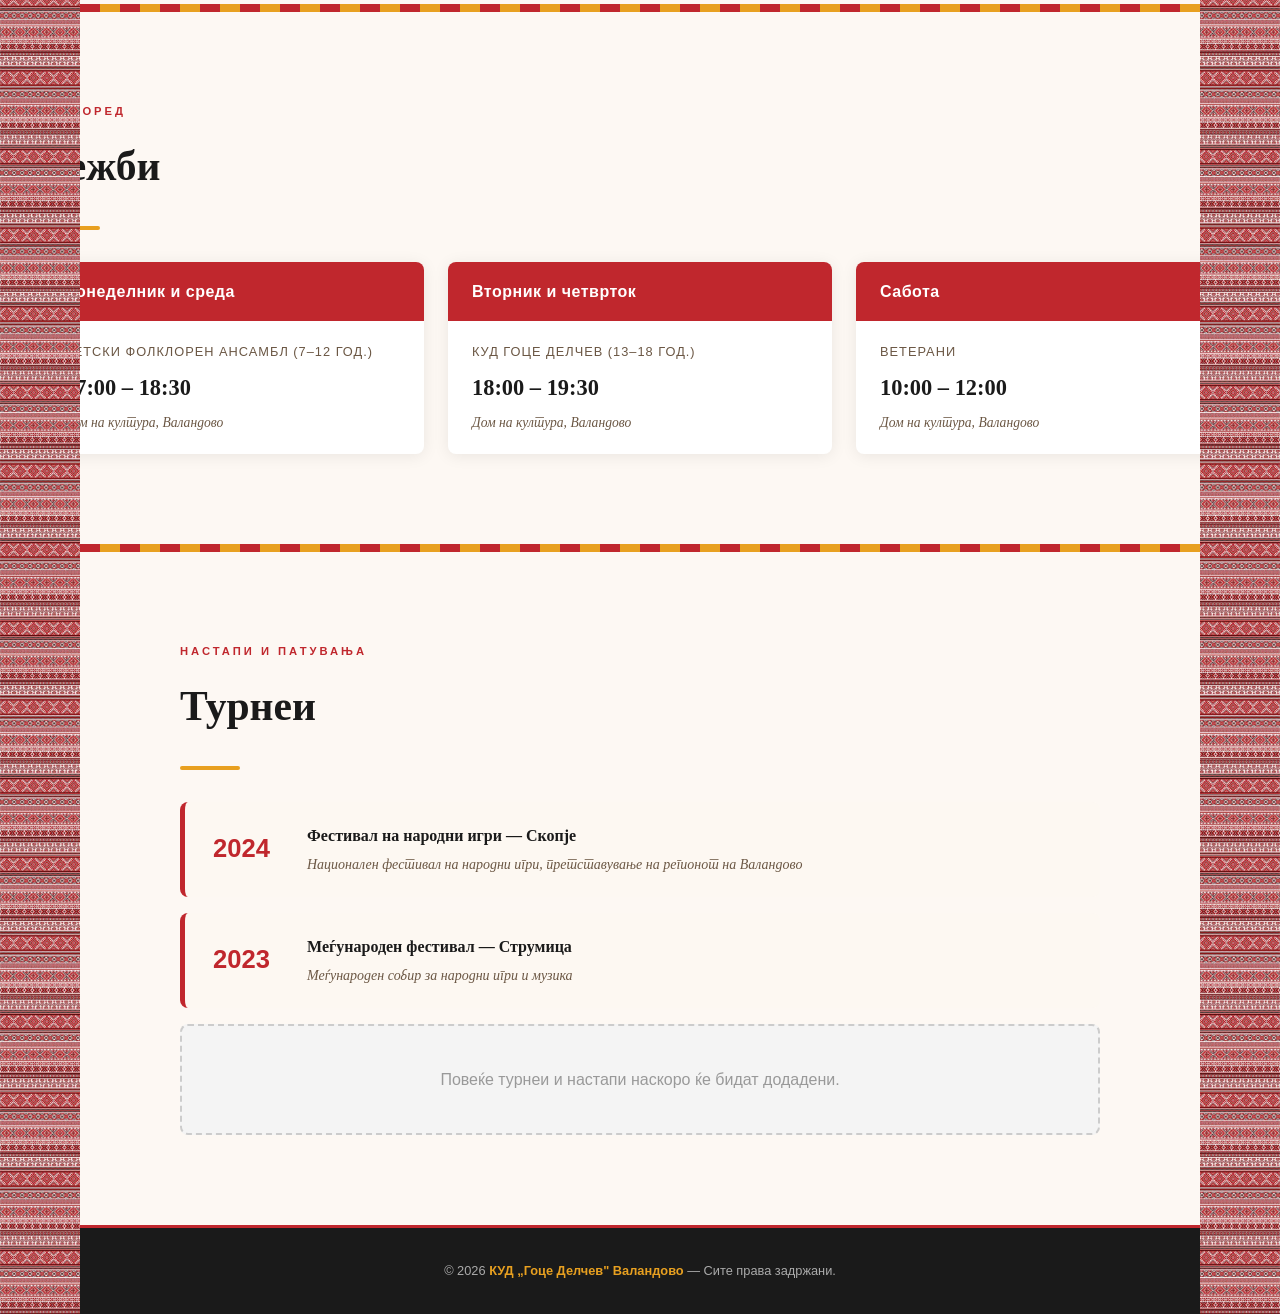
==== commit 8aec213e: "Add pattern borders and background" ====
--- a/index.html
+++ b/index.html
@@ -7,6 +7,10 @@
   <link rel="stylesheet" href="style.css" />
 </head>
 <body>
+
+  <!-- ══ SIDE BORDERS ══ -->
+  <div class="border-left"></div>
+  <div class="border-right"></div>
 
   <!-- ══ NAVBAR ══ -->
   <nav>
@@ -151,8 +155,8 @@
           Понеделник и среда
         </div>
         <div class="schedule-card-body">
-          <div class="schedule-group" data-mk="Деца (7–12 год.)" data-en="Children (7–12)">
-            Деца (7–12 год.)
+          <div class="schedule-group" data-mk="Детски фолклорен ансамбл (7–12 год.)" data-en="Children's Folk Ensemble (7–12 years)">
+            Детски фолклорен ансамбл (7–12 год.)
           </div>
           <div class="schedule-time">17:00 – 18:30</div>
           <div class="schedule-note" data-mk="Дом на култура, Валандово" data-en="Dom na Kultura, Valandovo">
@@ -166,8 +170,8 @@
           Вторник и четврток
         </div>
         <div class="schedule-card-body">
-          <div class="schedule-group" data-mk="Детски фолклорен ансамбл (13–18 год.)" data-en="Youth (13–18)">
-            Детски фолклорен ансамбл (13–18 год.)
+          <div class="schedule-group" data-mk="КУД Гоце Делчев (13–18 год.)" data-en="KUD Goce Delchev (13–18 years)">
+            КУД Гоце Делчев (13–18 год.)
           </div>
           <div class="schedule-time">18:00 – 19:30</div>
           <div class="schedule-note" data-mk="Дом на култура, Валандово" data-en="Dom na Kultura, Valandovo">
@@ -181,7 +185,7 @@
           Сабота
         </div>
         <div class="schedule-card-body">
-          <div class="schedule-group" data-mk="Ветерани" data-en="Seniors">
+          <div class="schedule-group" data-mk="КУД Гоце Делчев — Ветерани" data-en="KUD Goce Delchev — Seniors">
             Ветерани
           </div>
           <div class="schedule-time">10:00 – 12:00</div>
--- a/style.css
+++ b/style.css
@@ -24,9 +24,11 @@
 
 body {
   font-family: 'Georgia', serif;
-  background: var(--light);
+  background: linear-gradient(135deg, #1a0a05 0%, #3d1a0a 40%, #7a3010 70%, #c0502a 100%);
+  background-attachment: fixed;
   color: var(--dark);
   line-height: 1.7;
+  position: relative;
 }
 
 
@@ -147,6 +149,8 @@
 /* ── Hero ─────────────────────────────────────── */
 #home {
   min-height: 100vh;
+  max-width: 100%;
+  width: 100%;
   padding-top: var(--nav-h);
   padding-inline: 24px;
   background: linear-gradient(135deg, #1a0a05 0%, #3d1a0a 40%, #7a3010 70%, #c0502a 100%);
@@ -238,7 +242,7 @@
 
 /* ── History ──────────────────────────────────── */
 #history {
-  background: #fff;
+  background: rgba(253, 248, 242, 0.92);
   max-width: 100%;
   padding: 90px 0;
 }
@@ -298,6 +302,14 @@
 
 
 /* ── Exercises ────────────────────────────────── */
+#exercises {
+  background: rgba(253, 248, 242, 0.92);
+  max-width: 100%;
+  width: 100%;
+  padding: 90px 40px;
+  margin: 0;
+}
+
 .schedule-grid {
   display: grid;
   grid-template-columns: repeat(auto-fit, minmax(260px, 1fr));
@@ -356,7 +368,7 @@
 
 /* ── Tours ────────────────────────────────────── */
 #tours {
-  background: #fff;
+  background: rgba(253, 248, 242, 0.92);
   max-width: 100%;
   padding: 90px 0;
 }
@@ -427,6 +439,24 @@
 footer strong {
   color: var(--gold);
 }
+
+
+/* ── Side borders ─────────────────────────────── */
+.border-left,
+.border-right {
+  position: absolute;
+  top: 0;
+  bottom: 0;
+  width: 80px;
+  z-index: 997;
+  pointer-events: none;
+  background-image: url('pattern.jpg');
+  background-repeat: repeat-y;
+  background-size: 80px auto;
+}
+
+.border-left  { left: 0; }
+.border-right { right: 0; transform: scaleX(-1); }
 
 
 /* ── Hamburger button ─────────────────────────── */
@@ -509,6 +539,17 @@
 
 /* Mobile */
 @media (max-width: 768px) {
+  /* Hide side borders on mobile */
+  .border-left,
+  .border-right {
+    display: none;
+  }
+
+  body {
+    padding-left: 0;
+    padding-right: 0;
+  }
+
   /* Navbar */
   nav {
     padding: 0 16px;
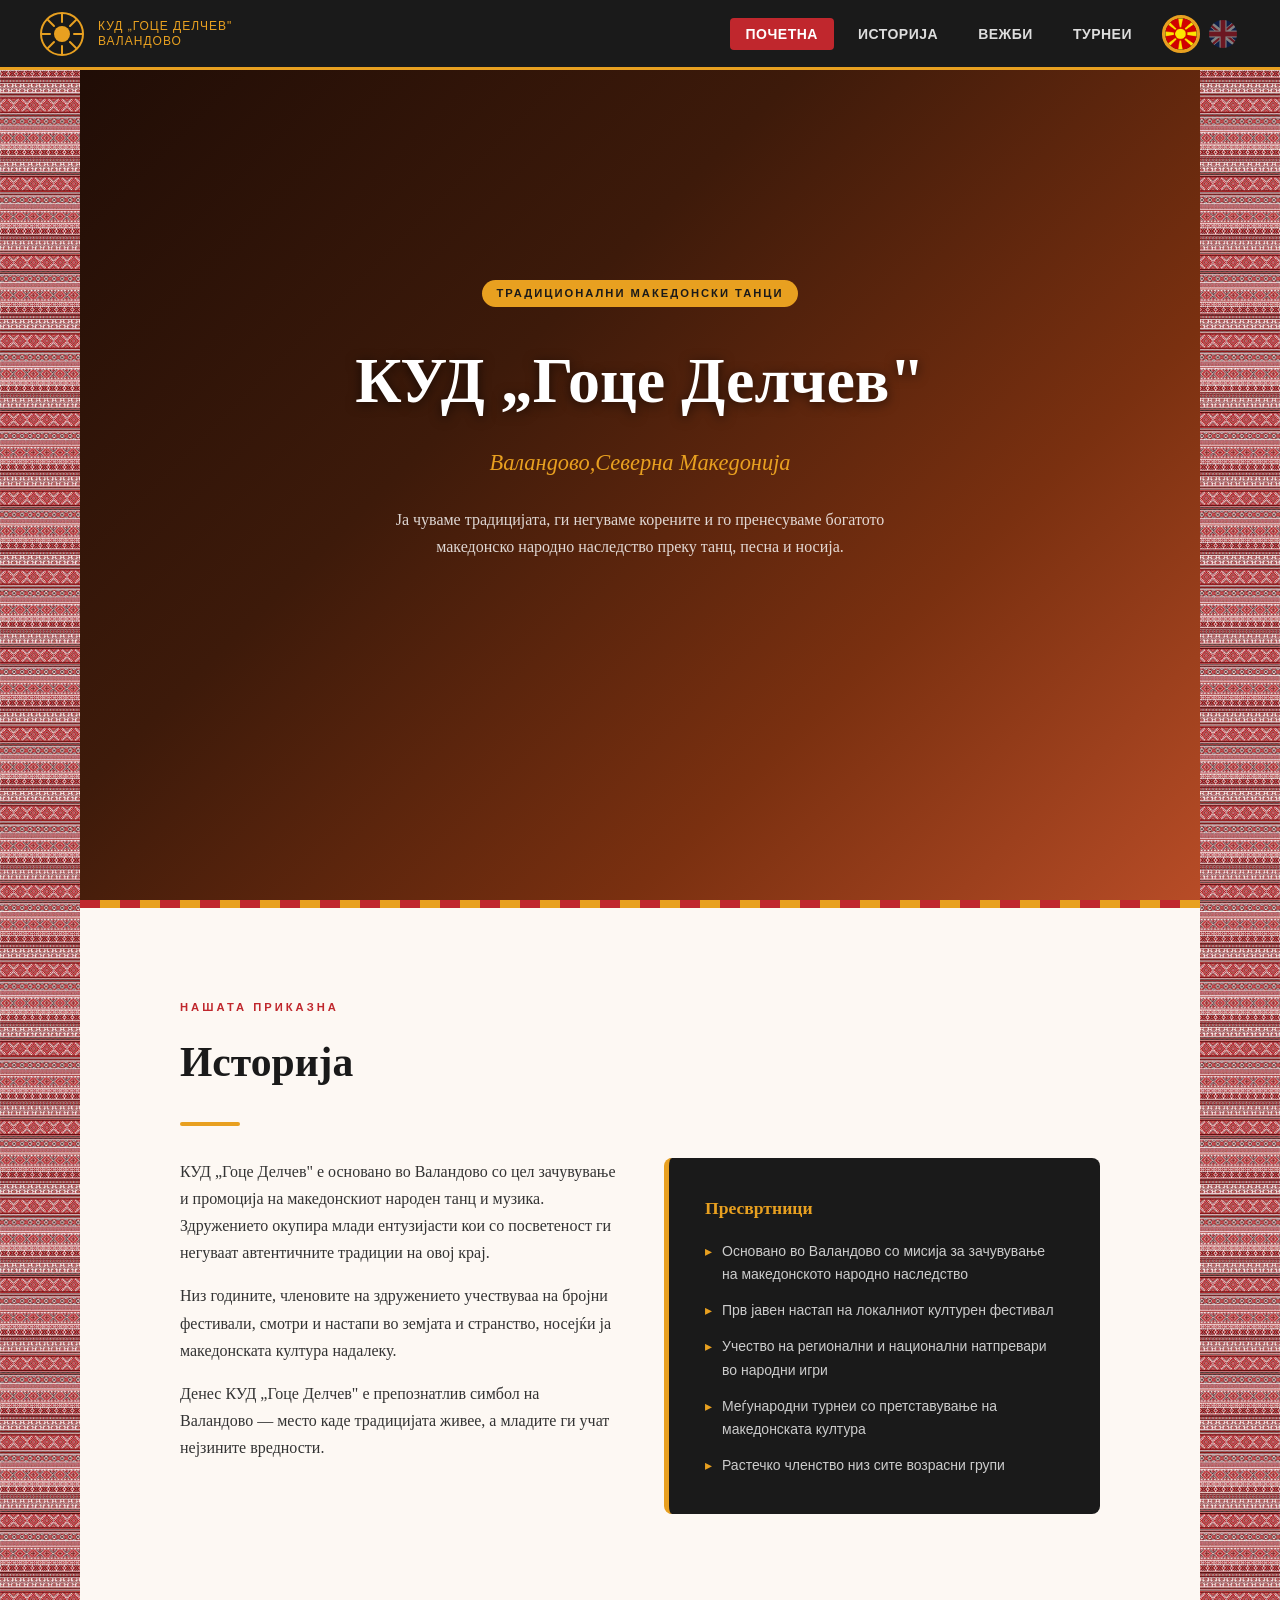
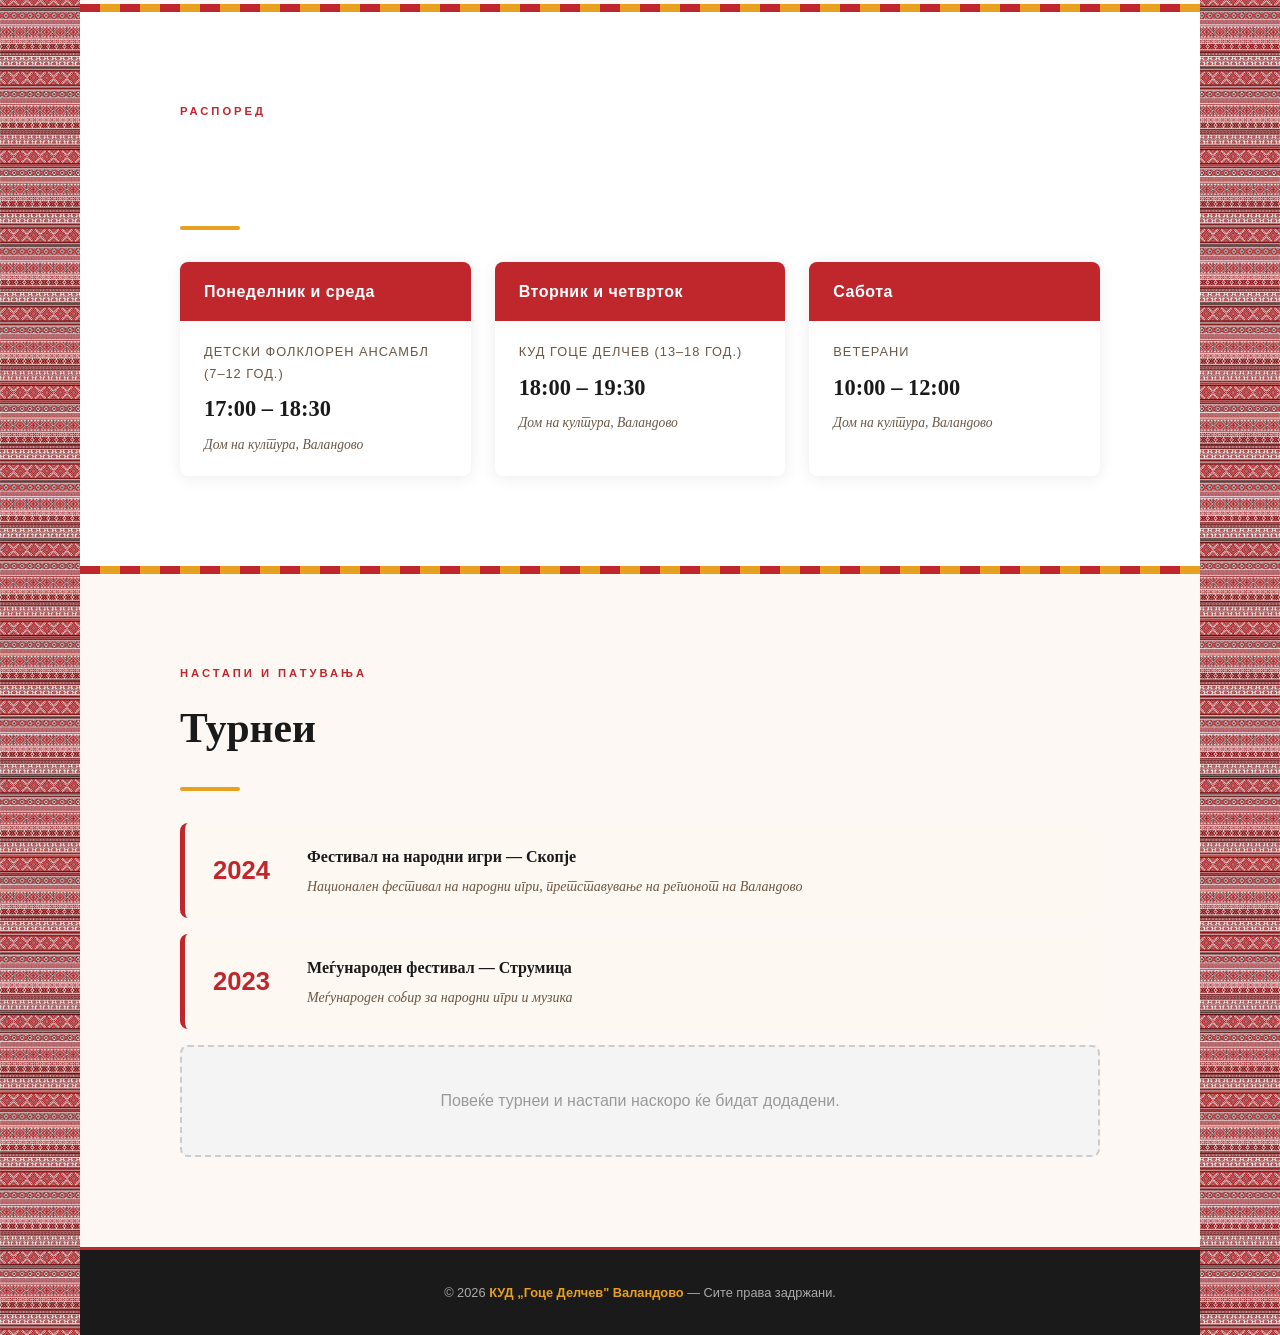
==== commit 7cfb6256: "Flags for languages" ====
--- a/index.html
+++ b/index.html
@@ -42,17 +42,31 @@
       </ul>
 
       <div class="lang-switcher">
-        <button id="btn-mk" class="lang-active" onclick="setLang('mk')">MK</button>
-        <button id="btn-en"                     onclick="setLang('en')">EN</button>
-      </div>
-    </div>
-
-    <!-- Hamburger button (mobile only) -->
-    <button class="hamburger" id="hamburger" onclick="toggleMenu()" aria-label="Menu">
+        <button id="btn-mk" class="lang-active" onclick="setLang('mk')" aria-label="Македонски">
+          <img src="mkdflag.jpg" alt="MK" />
+        </button>
+        <button id="btn-en" onclick="setLang('en')" aria-label="English">
+          <img src="gbflag.png" alt="EN" />
+        </button>
+      </div>
+    </div>
+
+    <!-- Hamburger + flags (mobile only) -->
+    <div class="mobile-right">
+      <div class="lang-switcher lang-switcher-mobile">
+        <button id="btn-mk-mob" class="lang-active" onclick="setLang('mk')" aria-label="Македонски">
+          <img src="mkdflag.jpg" alt="MK" />
+        </button>
+        <button id="btn-en-mob" onclick="setLang('en')" aria-label="English">
+          <img src="gbflag.png" alt="EN" />
+        </button>
+      </div>
+      <button class="hamburger" id="hamburger" onclick="toggleMenu()" aria-label="Menu">
       <span></span>
       <span></span>
       <span></span>
     </button>
+    </div>
 
     <!-- Mobile dropdown menu -->
     <div class="mobile-menu" id="mobile-menu">
--- a/style.css
+++ b/style.css
@@ -111,38 +111,46 @@
 .lang-switcher {
   display: flex;
   align-items: center;
-  border: 2px solid rgba(255, 255, 255, 0.18);
-  border-radius: 6px;
-  overflow: hidden;
+  gap: 8px;
   flex-shrink: 0;
 }
 
 .lang-switcher button {
   background: transparent;
-  border: none;
-  color: #aaa;
-  font-family: 'Arial', sans-serif;
-  font-size: 0.75rem;
-  font-weight: 700;
-  letter-spacing: 1px;
-  text-transform: uppercase;
-  padding: 6px 13px;
+  border: 3px solid transparent;
+  border-radius: 50%;
+  padding: 0;
   cursor: pointer;
-  transition: background 0.18s, color 0.18s;
-}
-
-.lang-switcher button:first-child {
-  border-right: 2px solid rgba(255, 255, 255, 0.18);
+  width: 34px;
+  height: 34px;
+  overflow: hidden;
+  opacity: 0.45;
+  transition: opacity 0.2s, border-color 0.2s, transform 0.2s;
+  flex-shrink: 0;
+}
+
+.lang-switcher button img {
+  width: 100%;
+  height: 100%;
+  object-fit: cover;
+  display: block;
 }
 
 .lang-switcher button.lang-active {
-  background: var(--gold);
-  color: var(--dark);
+  opacity: 1;
+  border-color: var(--gold);
+  transform: scale(1.12);
 }
 
 .lang-switcher button:hover:not(.lang-active) {
-  background: rgba(255, 255, 255, 0.08);
-  color: #fff;
+  opacity: 0.75;
+}
+
+/* Mobile right group */
+.mobile-right {
+  display: none;
+  align-items: center;
+  gap: 10px;
 }
 
 
@@ -221,6 +229,10 @@
   margin-bottom: 24px;
 }
 
+#exercises .section-title {
+  color: #fff;
+}
+
 .divider {
   width: 60px;
   height: 4px;
@@ -302,14 +314,6 @@
 
 
 /* ── Exercises ────────────────────────────────── */
-#exercises {
-  background: rgba(253, 248, 242, 0.92);
-  max-width: 100%;
-  width: 100%;
-  padding: 90px 40px;
-  margin: 0;
-}
-
 .schedule-grid {
   display: grid;
   grid-template-columns: repeat(auto-fit, minmax(260px, 1fr));
@@ -539,15 +543,11 @@
 
 /* Mobile */
 @media (max-width: 768px) {
-  /* Hide side borders on mobile */
+  /* Thinner borders on mobile */
   .border-left,
   .border-right {
-    display: none;
-  }
-
-  body {
-    padding-left: 0;
-    padding-right: 0;
+    width: 25px;
+    background-size: 25px auto;
   }
 
   /* Navbar */
@@ -558,6 +558,10 @@
 
   .nav-right {
     display: none;
+  }
+
+  .mobile-right {
+    display: flex;
   }
 
   .hamburger {
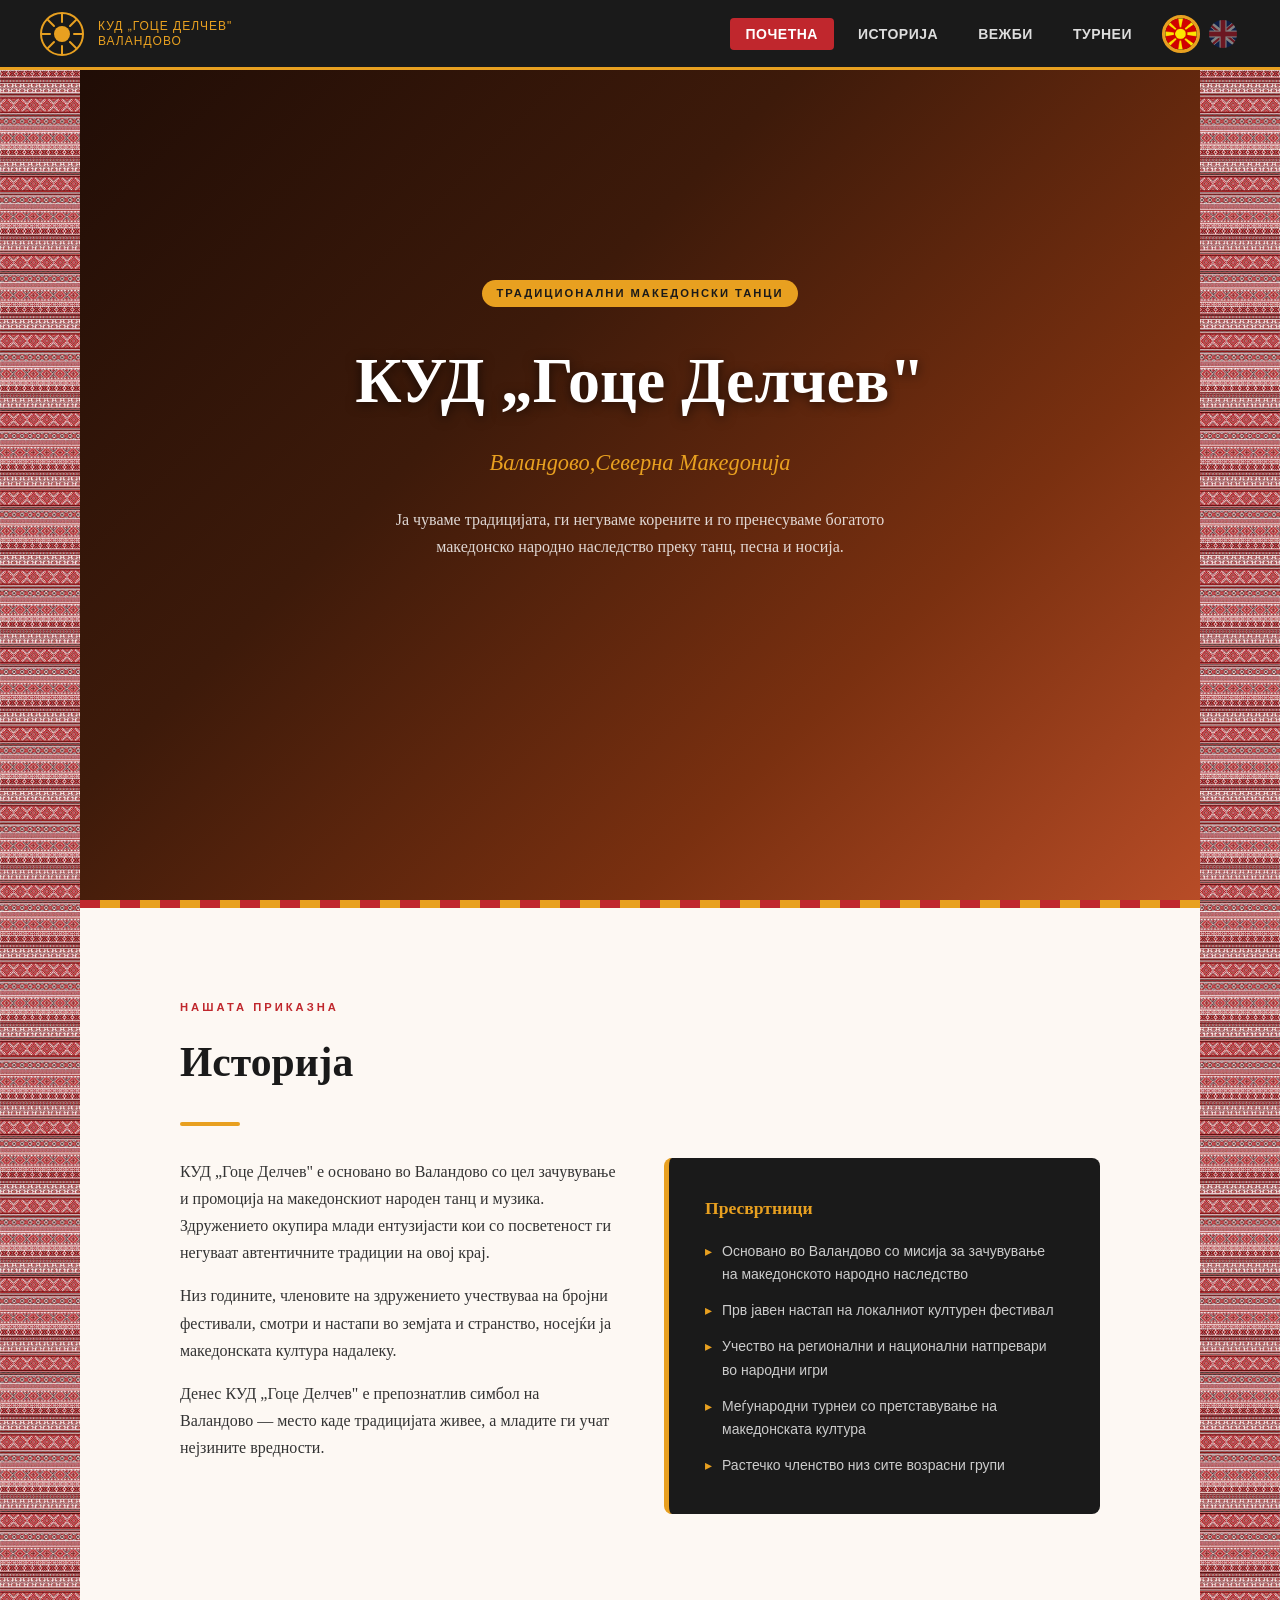
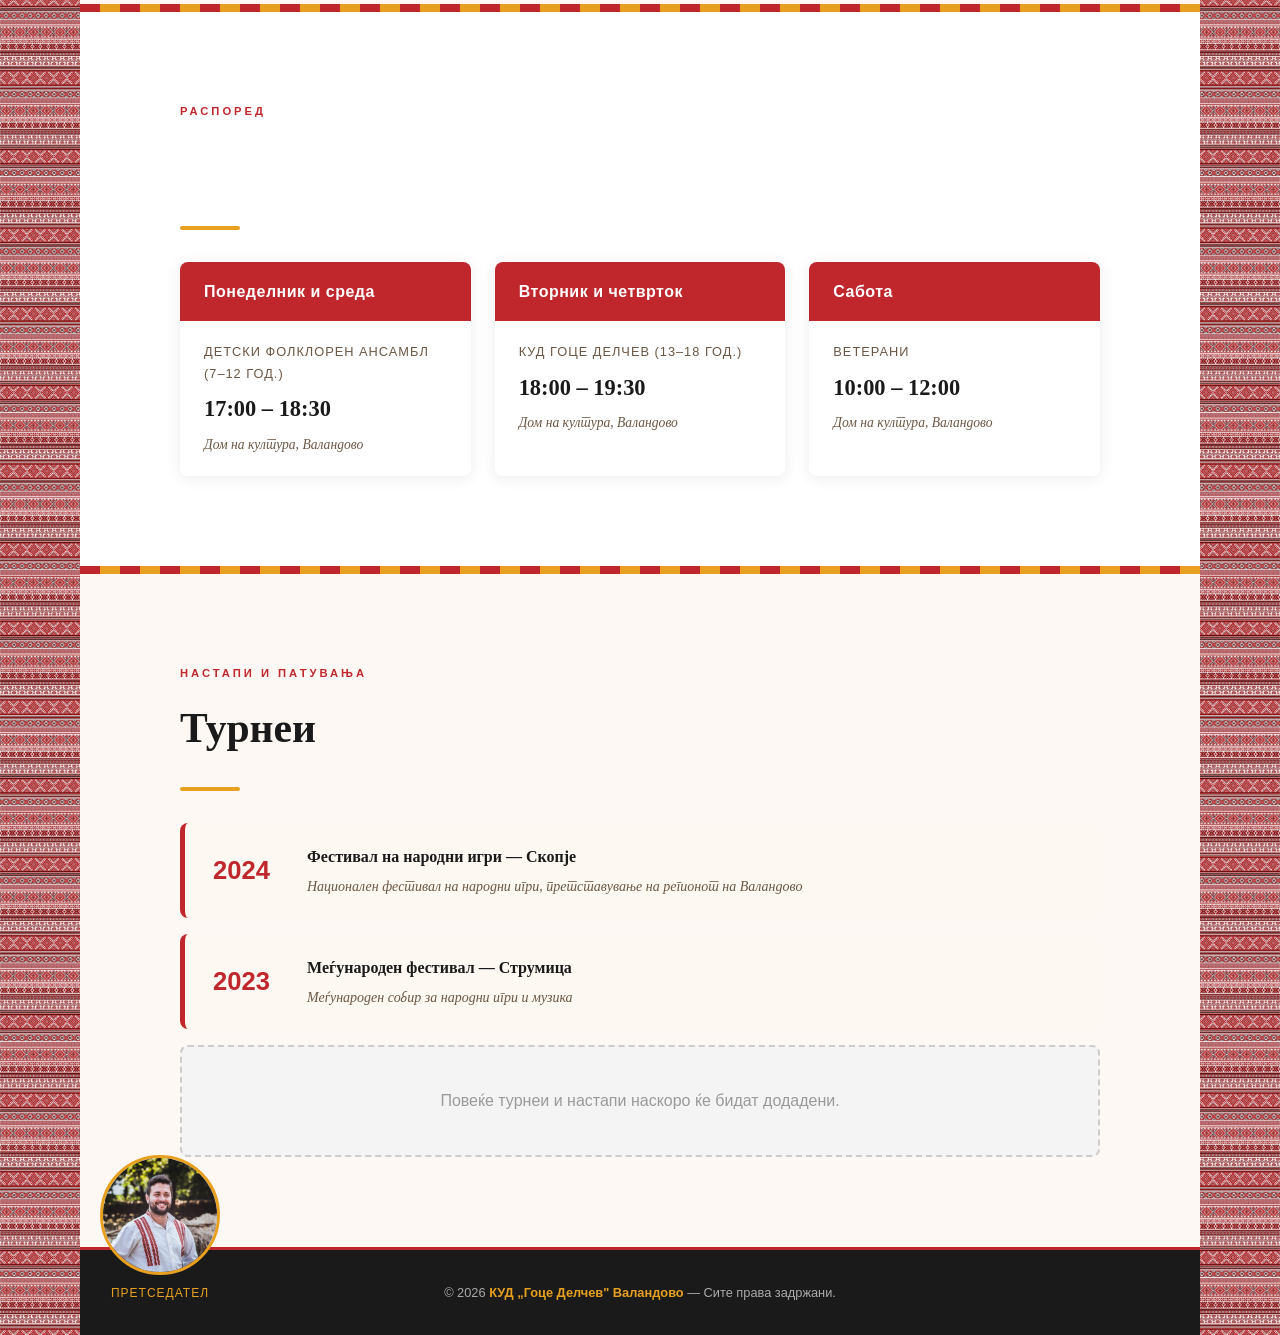
==== commit d8bab4ea: "Add pretsedatel photo" ====
--- a/index.html
+++ b/index.html
@@ -96,6 +96,10 @@
        data-en="We preserve tradition, nurture our roots, and pass on the rich Macedonian folk heritage through dance, song, and traditional costume.">
       Ја чуваме традицијата, ги негуваме корените и го пренесуваме богатото македонско народно наследство преку танц, песна и носија.
     </p>
+    <div class="pretsedatel">
+      <img src="pretsedatel.jpg" alt="Претседател" />
+      <p data-mk="Претседател" data-en="President">Претседател</p>
+    </div>
   </section>
 
   <div class="ornament"></div>
--- a/style.css
+++ b/style.css
@@ -206,6 +206,33 @@
 
 
 
+/* ── Pretsedatel photo ────────────────────────── */
+.pretsedatel {
+  position: absolute;
+  bottom: 32px;
+  left: 100px;
+  text-align: center;
+}
+
+.pretsedatel img {
+  width: 120px;
+  height: 120px;
+  object-fit: cover;
+  object-position: center top;
+  border-radius: 50%;
+  border: 3px solid var(--gold);
+  display: block;
+  margin-bottom: 8px;
+}
+
+.pretsedatel p {
+  color: var(--gold);
+  font-family: 'Arial', sans-serif;
+  font-size: 0.75rem;
+  letter-spacing: 1px;
+  text-transform: uppercase;
+}
+
 /* ── Shared section styles ────────────────────── */
 section {
   padding: 90px 40px;
@@ -546,8 +573,8 @@
   /* Thinner borders on mobile */
   .border-left,
   .border-right {
-    width: 25px;
-    background-size: 25px auto;
+    width: 8px;
+    background-size: 8px auto;
   }
 
   /* Navbar */
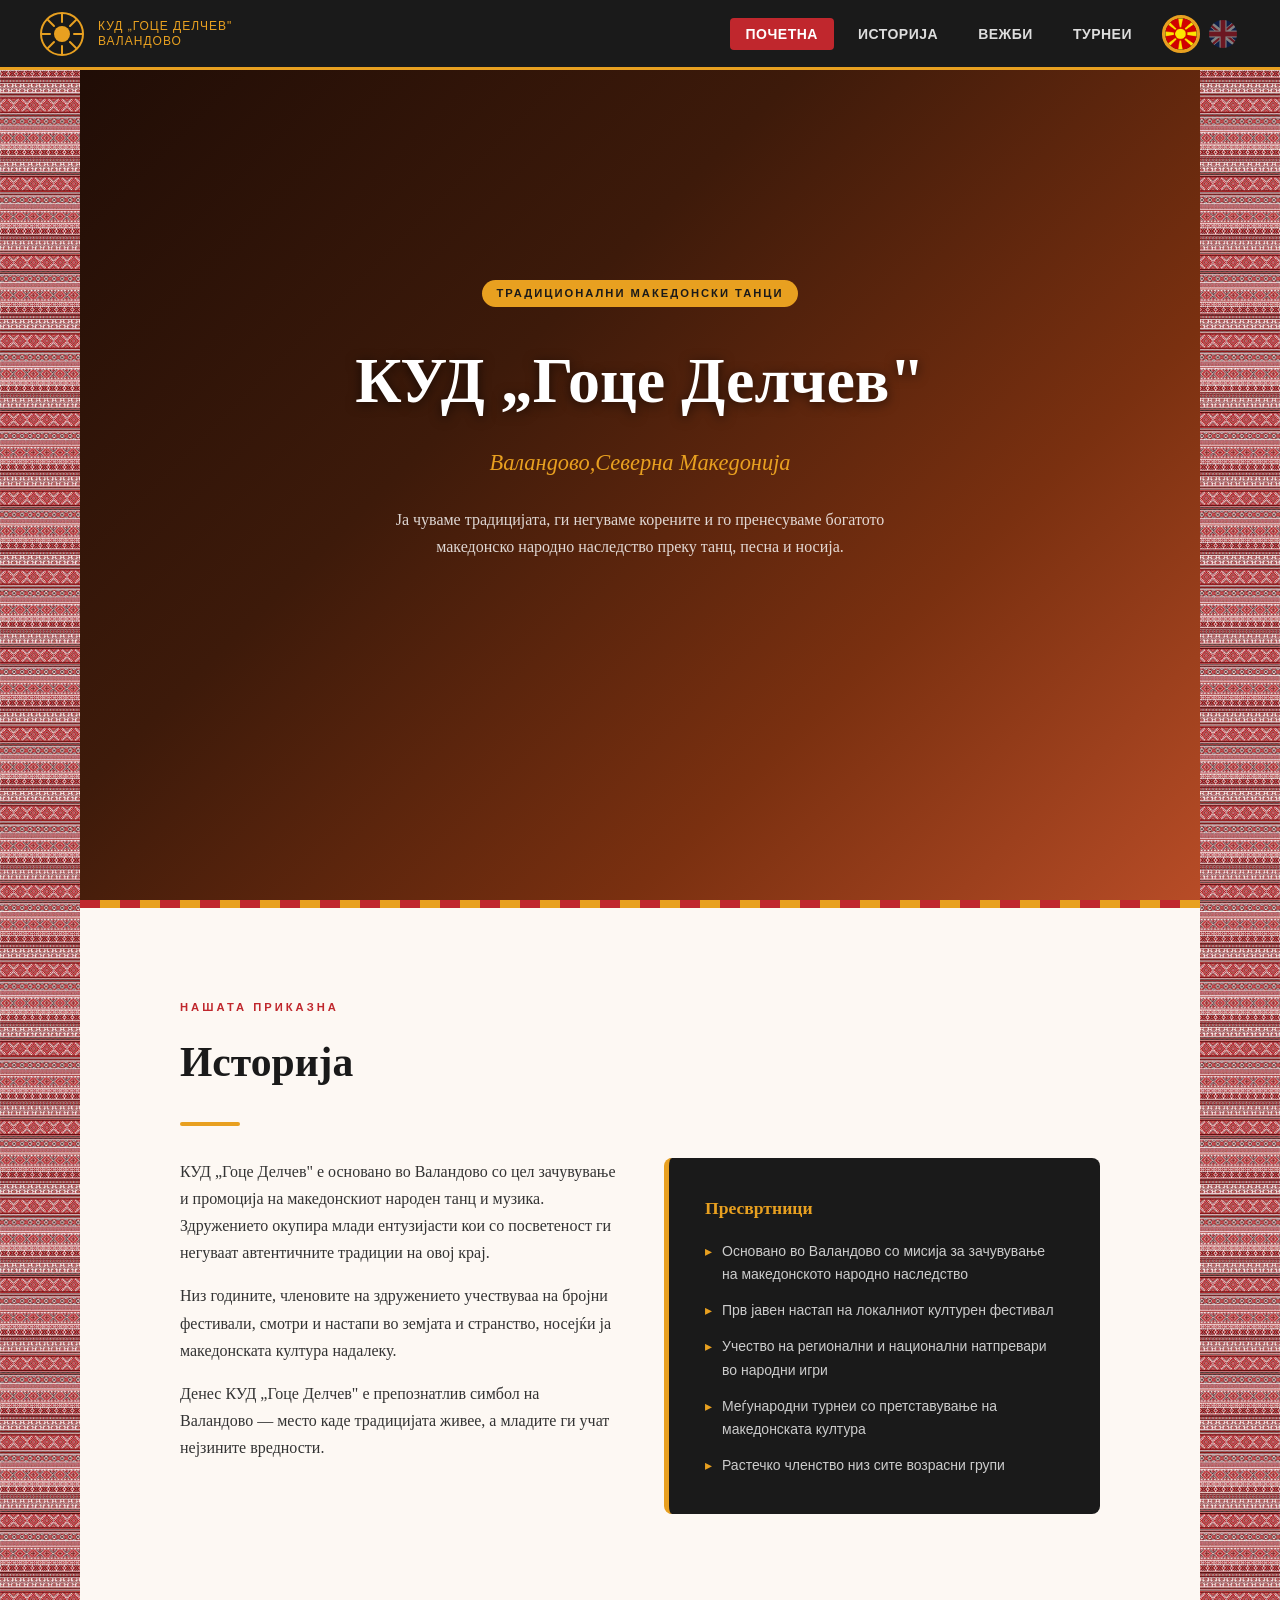
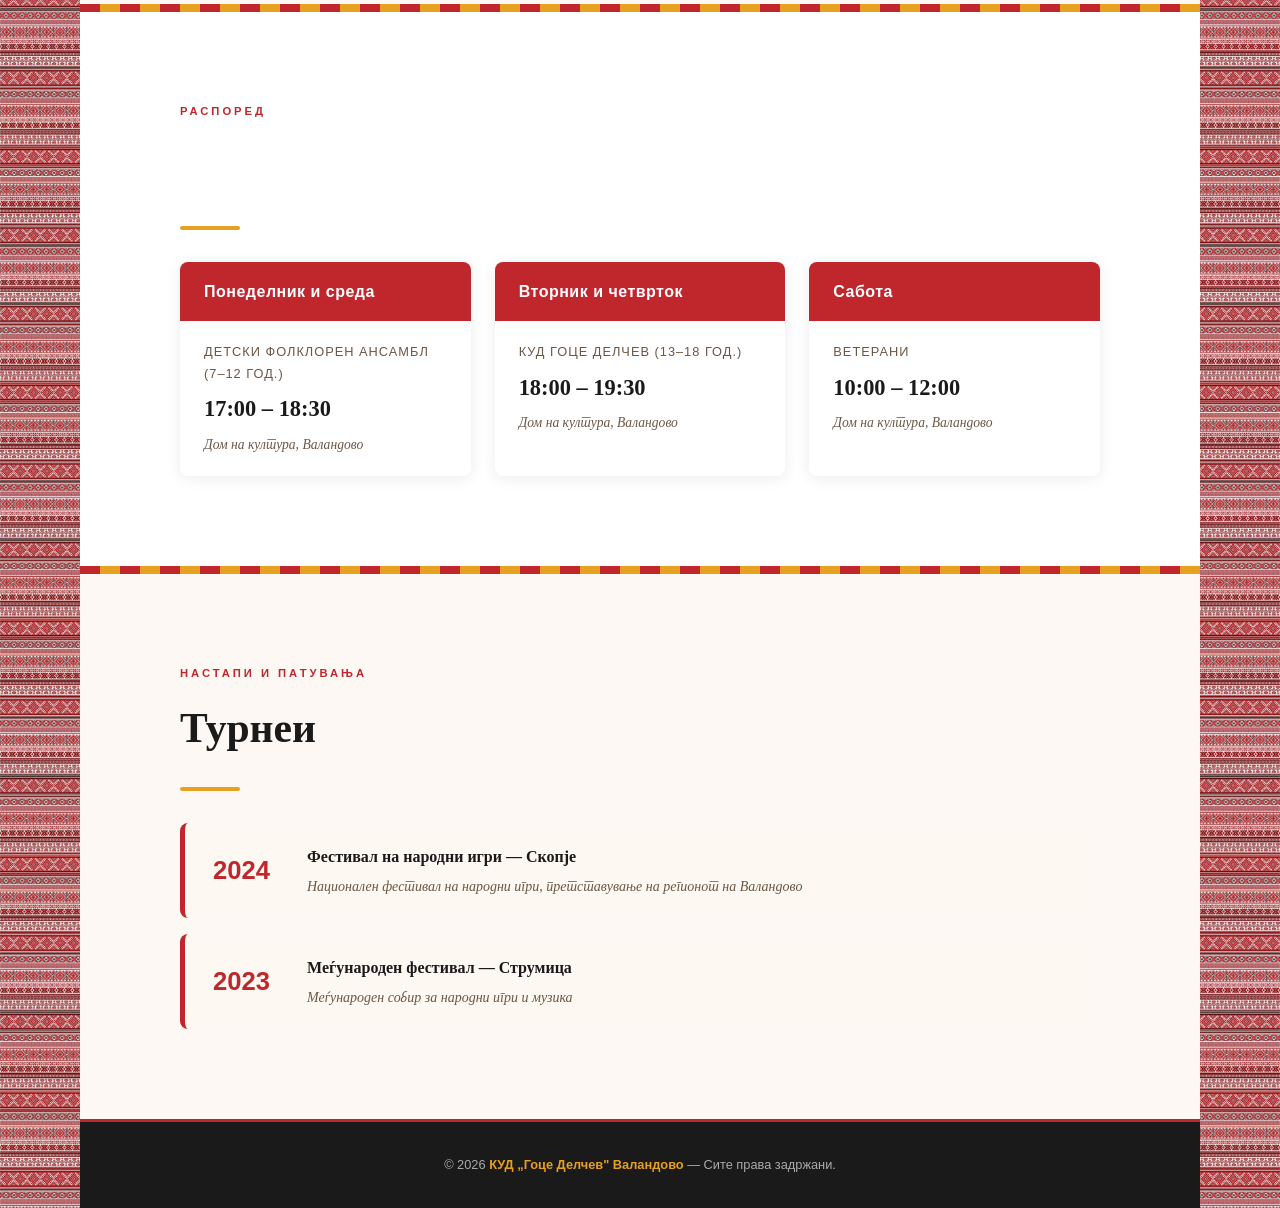
==== commit e118b66a: "Remove tours placeholder text" ====
--- a/index.html
+++ b/index.html
@@ -96,10 +96,6 @@
        data-en="We preserve tradition, nurture our roots, and pass on the rich Macedonian folk heritage through dance, song, and traditional costume.">
       Ја чуваме традицијата, ги негуваме корените и го пренесуваме богатото македонско народно наследство преку танц, песна и носија.
     </p>
-    <div class="pretsedatel">
-      <img src="pretsedatel.jpg" alt="Претседател" />
-      <p data-mk="Претседател" data-en="President">Претседател</p>
-    </div>
   </section>
 
   <div class="ornament"></div>
@@ -256,11 +252,6 @@
           </div>
         </div>
 
-        <div class="tours-placeholder"
-             data-mk="Повеќе турнеи и настапи наскоро ќе бидат додадени."
-             data-en="More tours and performances will be listed here soon.">
-          Повеќе турнеи и настапи наскоро ќе бидат додадени.
-        </div>
 
       </div>
     </div>
--- a/style.css
+++ b/style.css
@@ -206,32 +206,6 @@
 
 
 
-/* ── Pretsedatel photo ────────────────────────── */
-.pretsedatel {
-  position: absolute;
-  bottom: 32px;
-  left: 100px;
-  text-align: center;
-}
-
-.pretsedatel img {
-  width: 120px;
-  height: 120px;
-  object-fit: cover;
-  object-position: center top;
-  border-radius: 50%;
-  border: 3px solid var(--gold);
-  display: block;
-  margin-bottom: 8px;
-}
-
-.pretsedatel p {
-  color: var(--gold);
-  font-family: 'Arial', sans-serif;
-  font-size: 0.75rem;
-  letter-spacing: 1px;
-  text-transform: uppercase;
-}
 
 /* ── Shared section styles ────────────────────── */
 section {
@@ -577,6 +551,7 @@
     background-size: 8px auto;
   }
 
+
   /* Navbar */
   nav {
     padding: 0 16px;
@@ -653,6 +628,6 @@
   /* Footer */
   footer {
     font-size: 0.75rem;
-    padding: 24px 16px;
-  }
-}
+    padding: 48px 16px;
+  }
+}
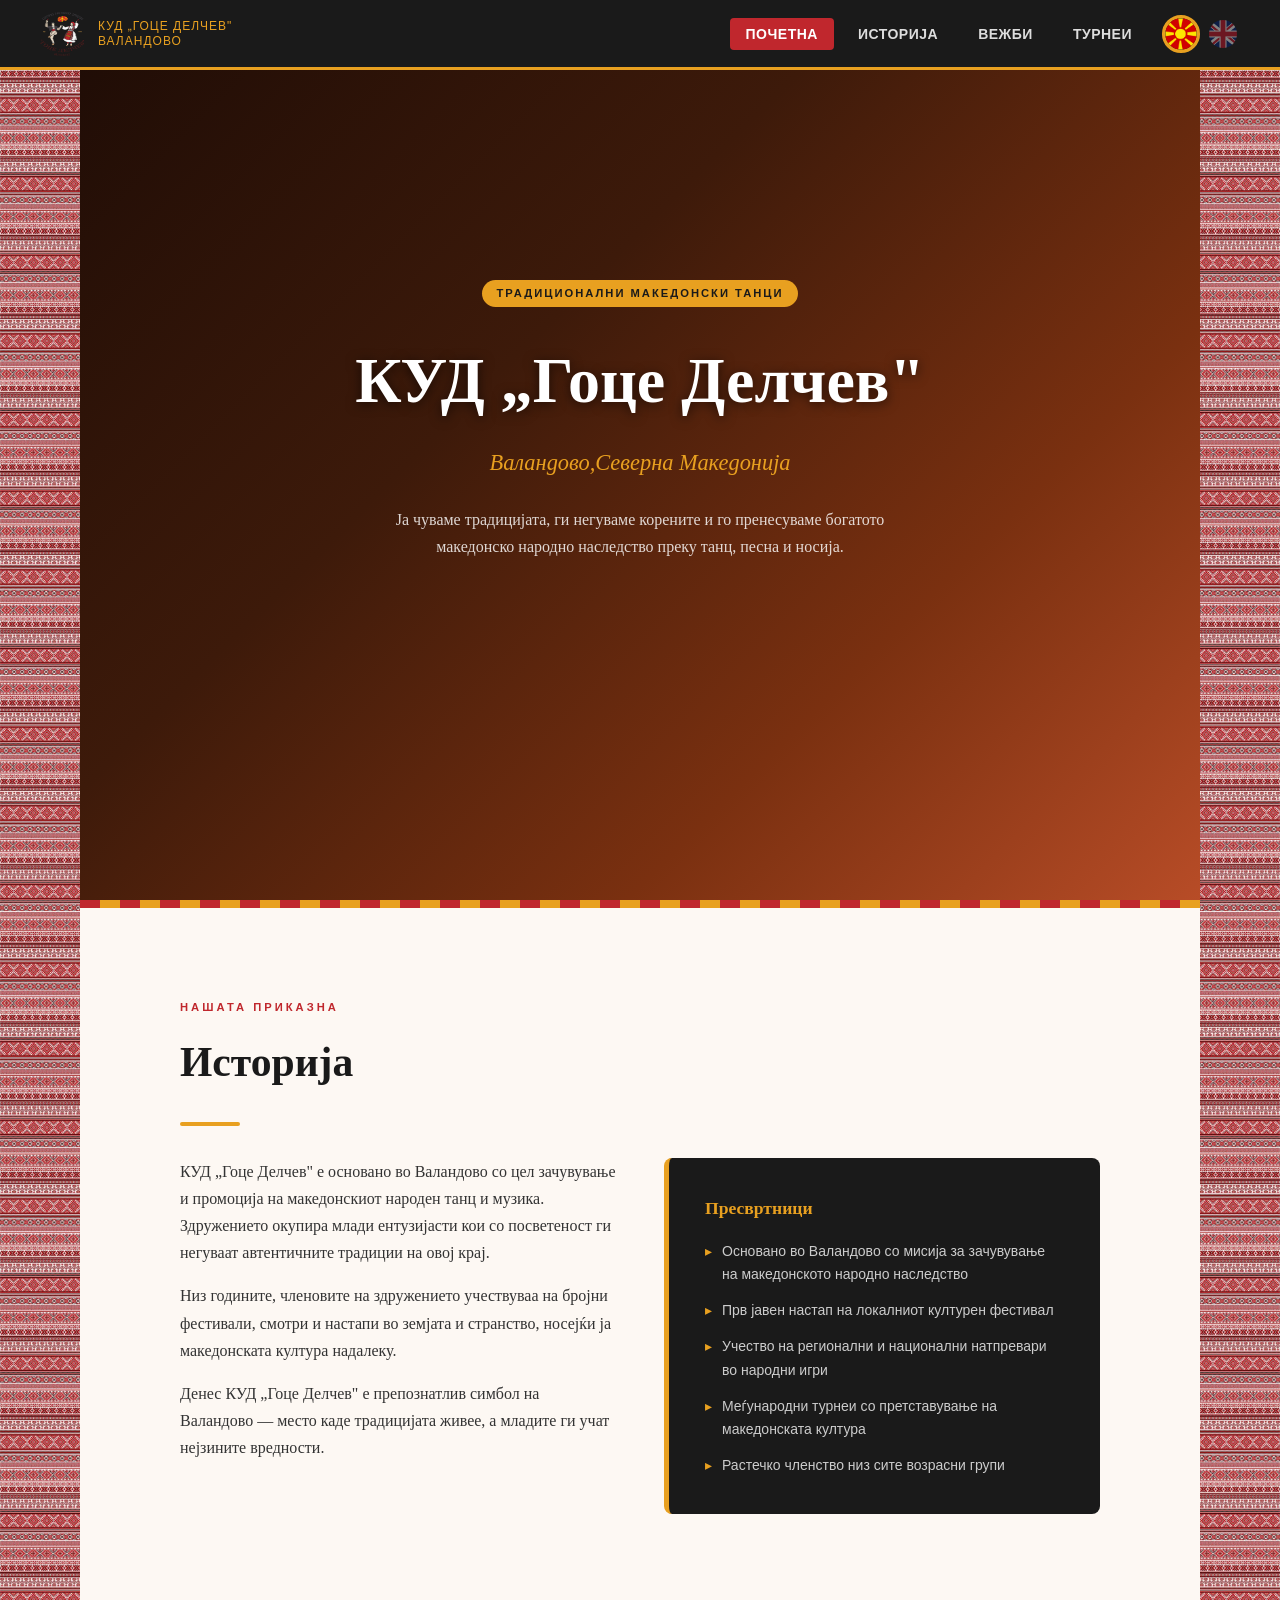
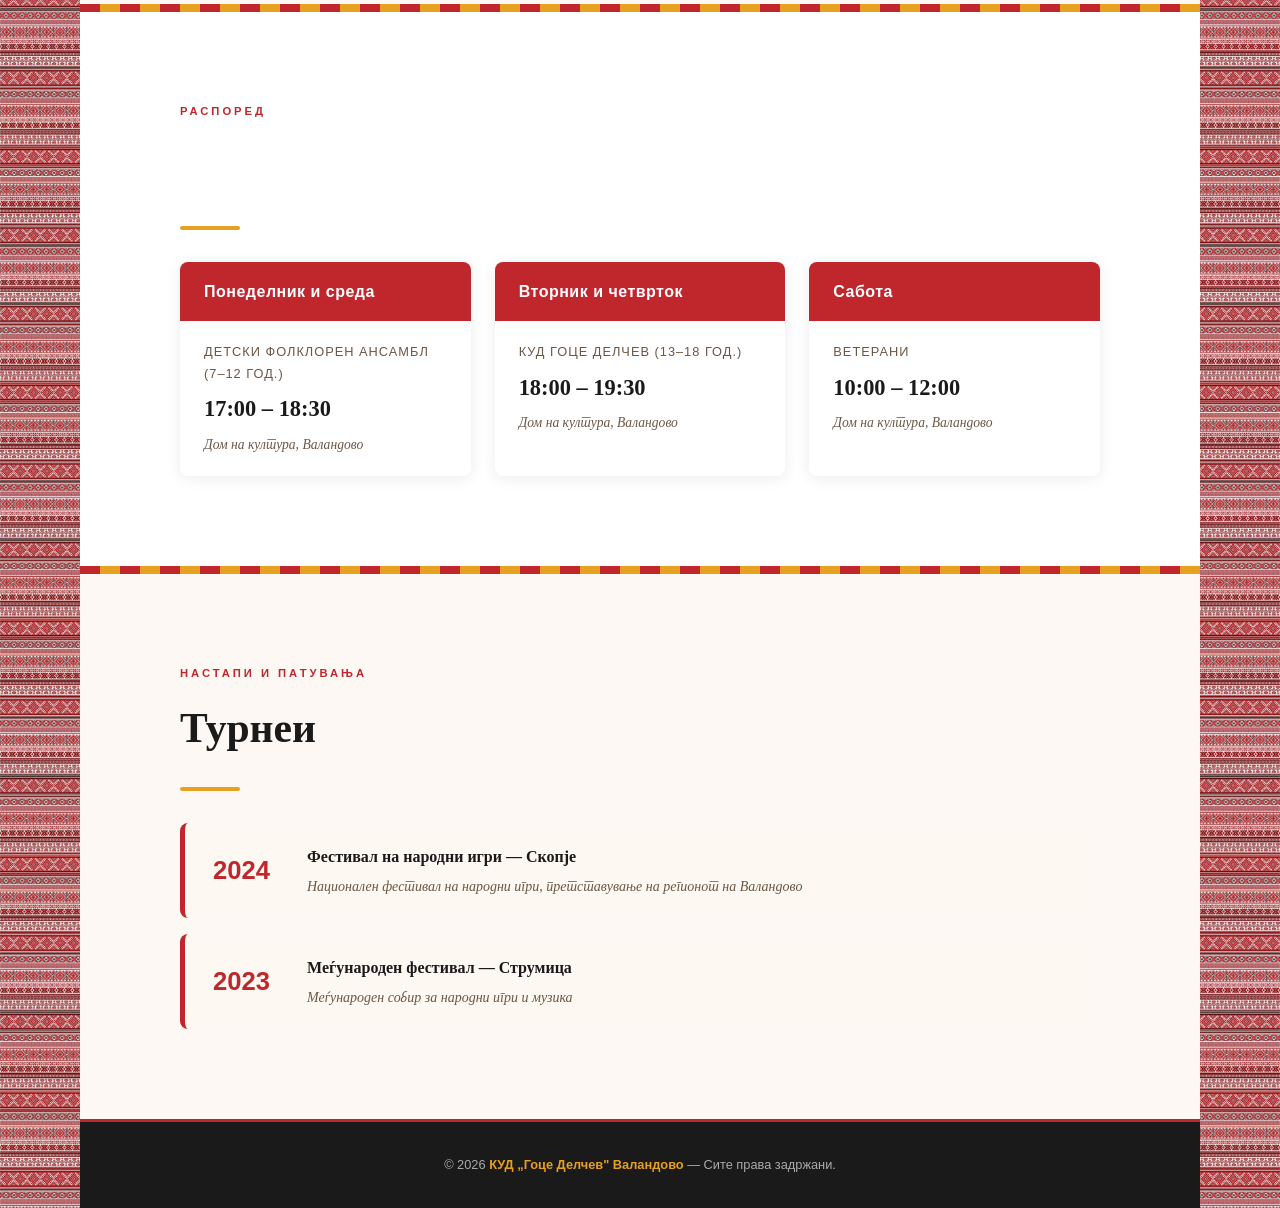
==== commit 1ec79a40: "Add real logo" ====
--- a/index.html
+++ b/index.html
@@ -15,18 +15,7 @@
   <!-- ══ NAVBAR ══ -->
   <nav>
     <a class="nav-brand" href="#home">
-      <svg class="nav-emblem" viewBox="0 0 44 44" fill="none" xmlns="http://www.w3.org/2000/svg">
-        <circle cx="22" cy="22" r="21" stroke="#e8a020" stroke-width="2"/>
-        <circle cx="22" cy="22" r="8" fill="#e8a020"/>
-        <line x1="22" y1="2"  x2="22" y2="10" stroke="#e8a020" stroke-width="2" stroke-linecap="round"/>
-        <line x1="22" y1="34" x2="22" y2="42" stroke="#e8a020" stroke-width="2" stroke-linecap="round"/>
-        <line x1="2"  y1="22" x2="10" y2="22" stroke="#e8a020" stroke-width="2" stroke-linecap="round"/>
-        <line x1="34" y1="22" x2="42" y2="22" stroke="#e8a020" stroke-width="2" stroke-linecap="round"/>
-        <line x1="8"  y1="8"  x2="14" y2="14" stroke="#e8a020" stroke-width="2" stroke-linecap="round"/>
-        <line x1="30" y1="30" x2="36" y2="36" stroke="#e8a020" stroke-width="2" stroke-linecap="round"/>
-        <line x1="36" y1="8"  x2="30" y2="14" stroke="#e8a020" stroke-width="2" stroke-linecap="round"/>
-        <line x1="8"  y1="36" x2="14" y2="30" stroke="#e8a020" stroke-width="2" stroke-linecap="round"/>
-      </svg>
+      <img src="Logo.png" class="nav-emblem" alt="КУД Гоце Делчев" />
       <div class="nav-title">
         <span class="nav-name" data-mk="КУД „Гоце Делчев"" data-en="KUD &quot;Goce Delchev&quot;">КУД „Гоце Делчев"</span>
         <span class="Valandovo" data-mk="Валандово" data-en="Valandovo">Валандово</span>
